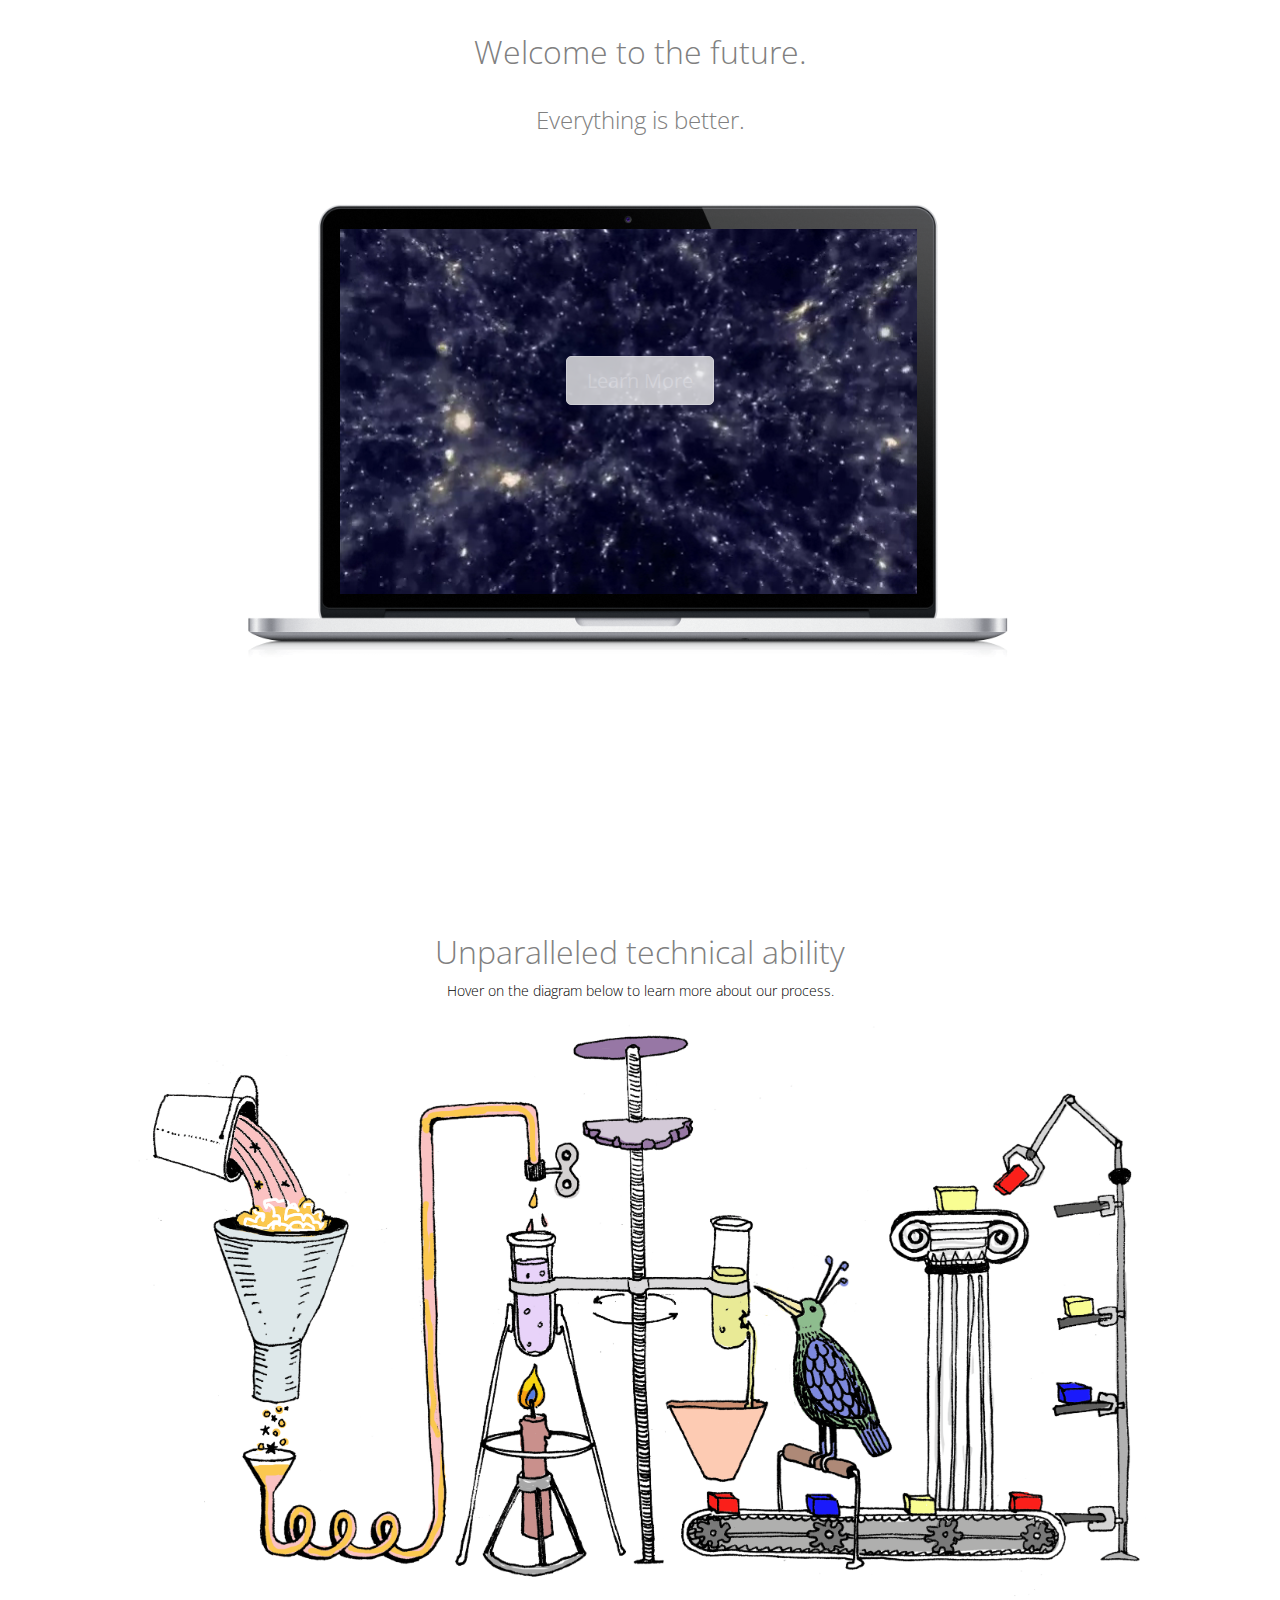
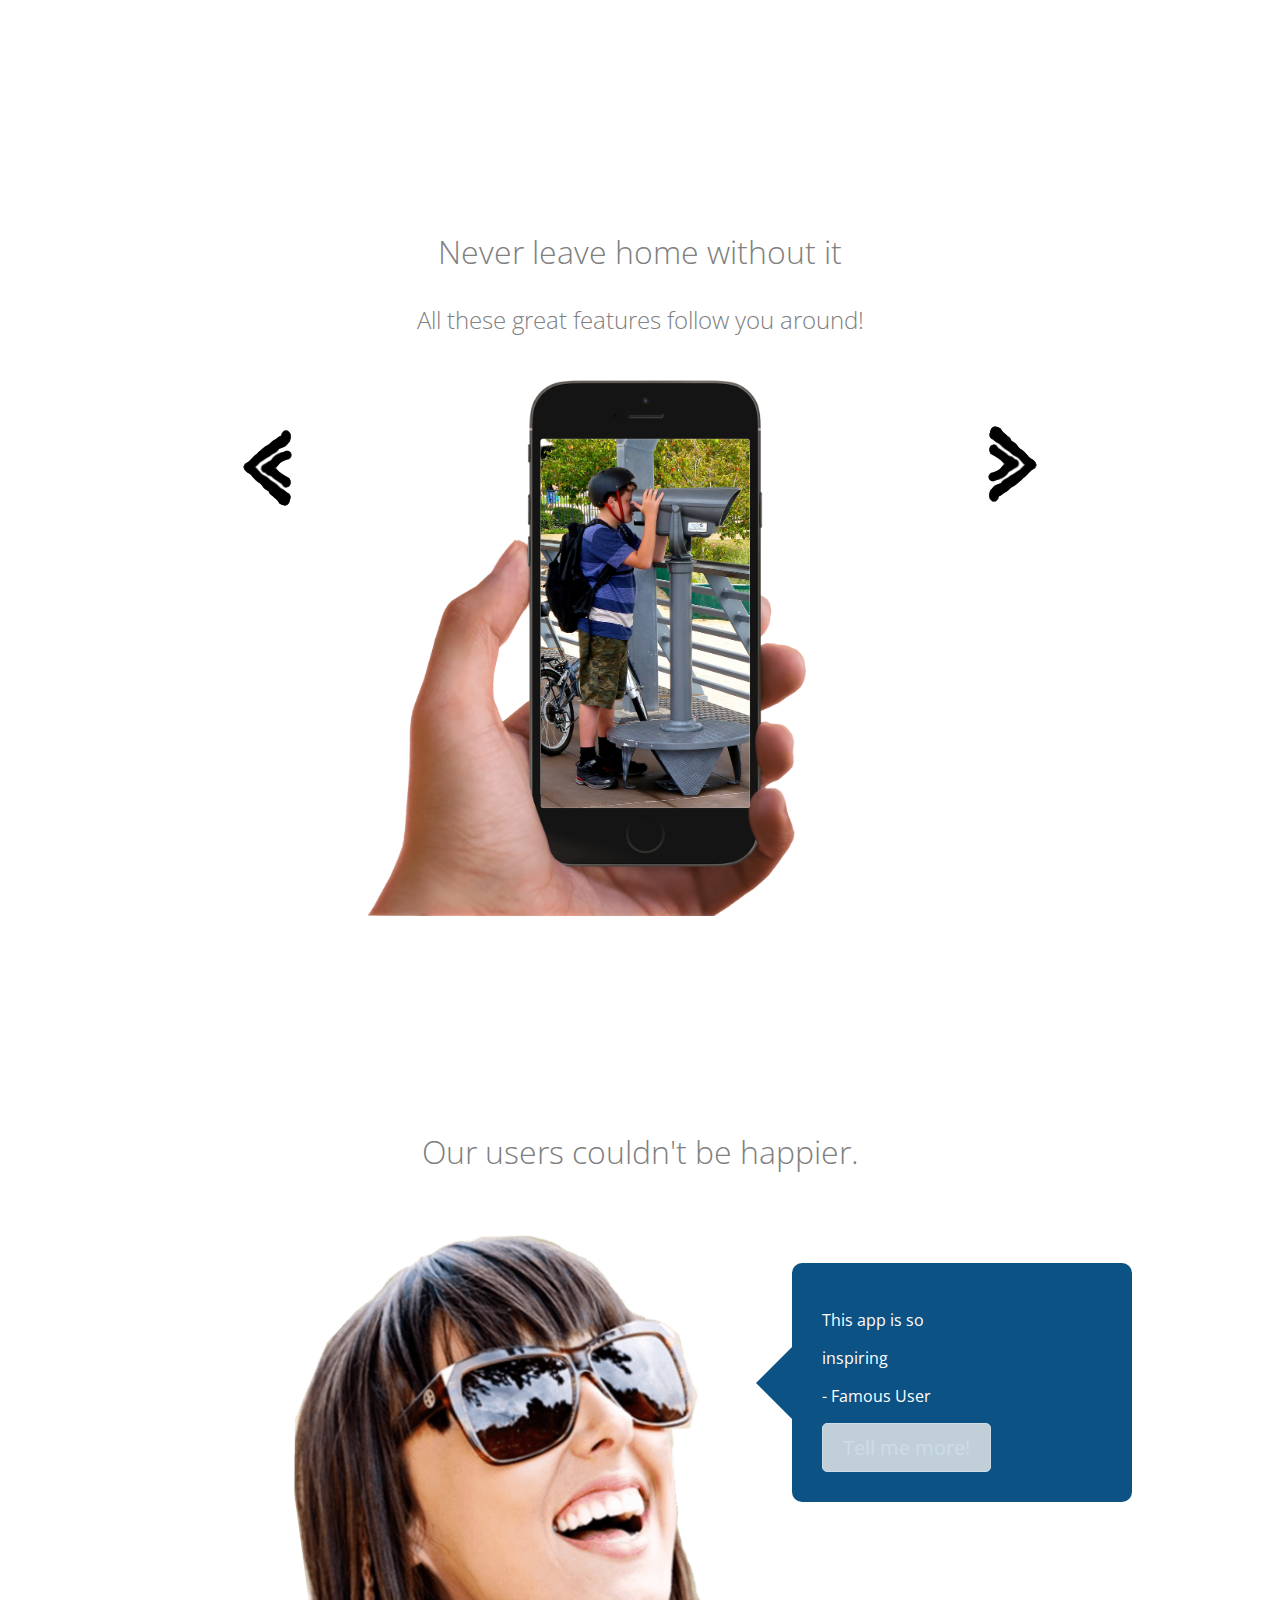
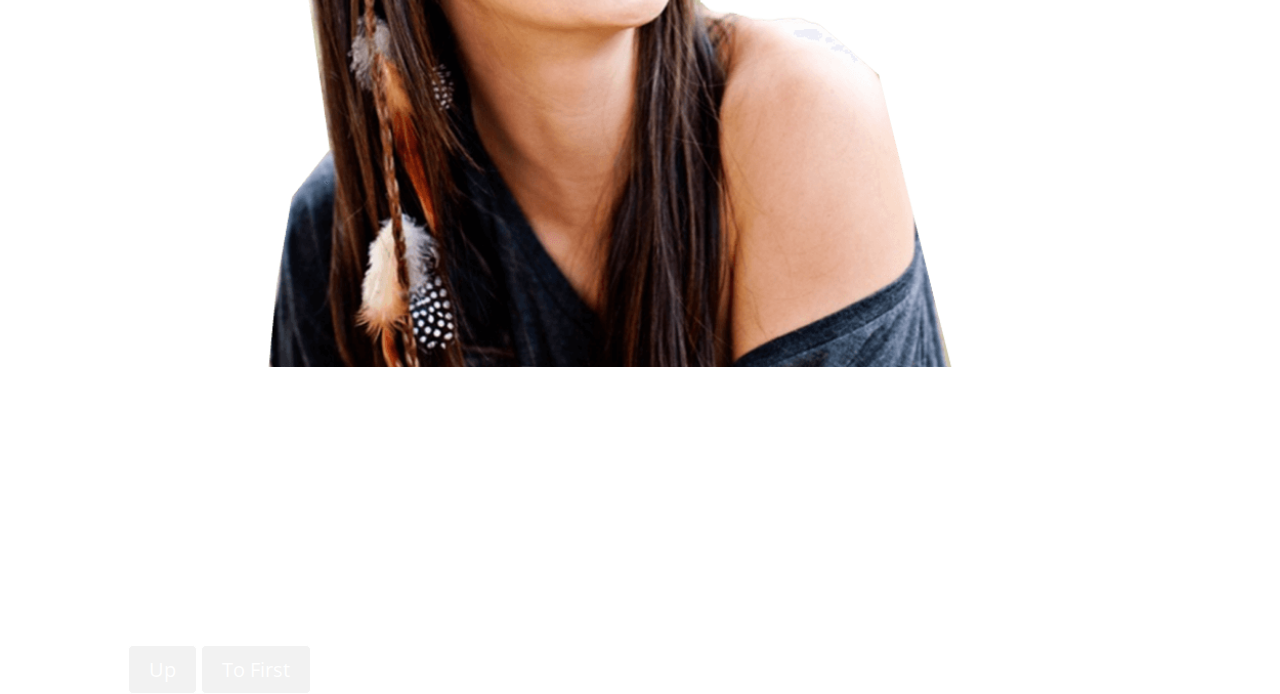
==== index.html @ 433b778f "tiny edits" ====
<html>
<head>
  <meta charset="utf-8">
  <meta http-equiv="X-UA-Compatible" content="IE=edge,chrome=1">
  <meta name="viewport" content="width=device-width, initial-scale=1">
  <title>App Ad</title>
  <link rel="stylesheet" href="css/styles.css" type="text/css">
  <link href='https://fonts.googleapis.com/css?family=Open+Sans:400,300,300italic,400italic,600,600italic,700,700italic,800,800italic' rel='stylesheet' type='text/css'>
  <script src="http://ajax.googleapis.com/ajax/libs/jquery/2.1.4/jquery.min.js"></script>
  <script src="js/jquery.betterScroll.js" type="text/javascript"></script>
  <script src="js/jquery.betterScroll.js" type="text/javascript"></script>
  <script type="text/javascript">
  $(document).ready(function () {
    $('#demo').betterScroll();
  });
  </script>
  </head>
  <body>
    <div id="demo" class="page">
        <div class="page-section demo-page-1">
            <div class="page-frame">
                <div class="video-wrapper">
                      <h1>Welcome to the future.</h1>
                      <h2>Everything is better.<h2>
                      <div class = "over">
                          <button type="button" class="js-slide-down">Learn More</button>
                     </div>
                     <div class="video">
                        <video autoplay loop muted>
                        <source src="images/space.webm" type="video/webm">
                        <source src="images/space.mp4" type="video/mp4">
                        </video>
                    </div>
                </div> 
            </div>
        </div>

        <div class="page-section demo-page-2">
            <div class="page-frame">
                <h1 class="other">Unparalleled technical ability</h1>
                <h3>Hover on the diagram below to learn more about our process.</h3>
                <div class="machine">
                  <div class="img_wrap">
                      <div class="caption">
                        <h5>Pour your hopes and dreams into the app.</h5>
                      </div>
                      <img class="stop" src="images/testbucket.png" alt="">
                      <img class="move" src="images/testbucket.gif" alt="">
                  </div>
                  <div class="img_wrap" id="dot">
                      <div class="caption" div id="dot-caption">
                        <h5>Witness an <br>incredible <br>transformation.</h5>
                      </div>
                      <img class="stop dots" src="images/dots.png" alt="">
                      <img class="move dots" src="images/dots.gif" alt="">
                  </div>
                  <div class="img_wrap" id="smoke">
                      <div class="caption" div id="smoke-caption">
                        <h5>Heat it up!</h5>
                      </div>
                      <img class="move smoke" src="images/smoke.gif" alt="">
                  </div>
                  <div class="img_wrap" id="bird">
                      <div class="caption" div id="bird-caption">
                        <h5>Ask a bird<br>for help.</h5>
                      </div>
                      <img class="stop bird" src="images/bird.png" alt="">
                      <img class="move bird" src="images/bird.gif" alt="">
                  </div>
                  <div class="img_wrap" id="rays">
                      <div class="caption" div id="rays-caption">
                        <h5>Celebrate all that you've accomplished.</h5>
                      </div>
                      <img class="move rays" src="images/rays.gif" alt="">
                  </div>
                </div>
            </div>
        </div>
        <div class="page-section demo-page-3">
            <div class="page-frame">
                <h1>Never leave home without it</h1>
                <h2> All these great features follow you around!</h2>
                <div="phone-container">
                    <div class="phone">
                        <img src="images/hand.png">
                    </div>
                    <div id="holder">
                        <img src="images/hand1.png" id="slideshow" />
                    </div>
                    <div class="arrows">
                        <img src="images/leftarrow.png" id="left-a" />
                        <img src="images/rightarrow.png" id="right-a" />
                    </div>
                </div>
            </div="phone-container">
        </div>
        <div class="page-section demo-page-4">
            <div class="page-frame">
               <h1>Our users couldn't be happier.</h1>
               <div class="girl">
                 <div class="quote">
                    <div class="arrow_box">
                     <p>This app is so <p id="random-word">!</p>- Famous User</p>
                     <button id="word">Tell me more!</button>
                    </div>
                  </div>
               </div>
              <button type="button" class="js-slide-up" >Up</button>
              <button type="button" class="js-slide-first" >To First</button>
        </div>
    </div>

<script src="js/jquery-2.1.4.js" script type="text/javascript"></script>
<script src="js/index.js"></script>

</body>
</html>
---- css/styles.css ----
*{font-family: 'Open Sans', sans-serif;}

body {
	background: #fff;
	margin: 0;
	min-width: 320px;
}

h1,
h2,
h3 {
	margin: 0 auto;
	font-family:'Open Sans', sans-serif;
	text-align: center;
}

button {
	border: 1px solid #fff;
	border-radius: 5px;
	color: #fff;
	opacity: .8;
	font-size: 20px;
	cursor: pointer;
	padding: 10px 20px;
	z-index: 10;
}
button:hover{
	opacity: 1;
}
.over{
	text-align: center;
	width: 1024px;
	margin-top: 200px;
}

.over button{
	display: inline-block;
	z-index: 100;
	position: relative;
}

.scroll-off {
	overflow: hidden;
}

.scroll-on {
	overflow: auto;
}

.page-frame {
	margin: 0 auto;
	max-width: 1024px;
}




/*My stuff*/
	
h1{
	color: gray;
	width: 100%;
	font-weight: 200;
	text-align: center;
	padding: 30px 0;
}
 h1.other{
 	padding-bottom: 8px;
 }


h2{
	color: gray;
	font-weight: 200;
	padding-bottom: 20px;
}
h3{
	font-size: 14px;
	font-weight: 200;
}

.video {
	background-image: url("../images/comp.png");
	background-size: cover;
	position: absolute;
	height: 600px;
	background-repeat: no-repeat;
	margin: 0 auto;
	width: 1000px;
	margin-top: -285;
}
/*.video {
	top:0%;
	left:0%;
	height:100%;
	width:100%;
	overflow: hidden;
}*/
video {
	z-index:-1;
	width: 577px;
	max-height: 900px;
	background: black;
	text-align: center;
	margin: 0 auto;
	display: block;
	margin-top: 109px;
}
video.fillWidth {
	width: 100%;
	height: auto;
	max-height: 900px;
}
.machine{
	text-align: center;
	background-image: url("../images/machinetest2.png");
	background-repeat: no-repeat;
	background-size: contain;
	width: 100%;
	height: 630px;
	margin-top: 20px;
}


.img_wrap{
	text-align: left;
	height: 275px;
	overflow: hidden;
	width: 340px;
	display: block;
	position: absolute;
}
.img_wrap#dot{
	margin-top: 275px;
}
.img_wrap:hover{
	cursor: pointer;
}

h5{
	font-size: 12px;
	font-weight: 300;
}

.caption{
	color: white;
    width: 200px;
    padding-left: 50px;
    margin-top: -19px;
}
.caption#dot-caption{
	margin-left: 136px;
    margin-top: 106px;
    display: inline-block;
/*    width: 100px;*/
}
.img_wrap img{
	cursor: pointer;
	height: 225px;
    z-index: 300;
    display: block;
    margin-top: -62px;
    margin-left: 18px;
    margin-bottom: 96px;
}
.img_wrap .dots{
	position: absolute;
    margin-left: 112px;
    margin-top: -105px;

}
.img_wrap#smoke{
	position: absolute;
	margin-left: 328px;
    margin-top: 237px;
    overflow: auto;
}

.caption#smoke-caption{
	margin-top: -23px;
    margin-left: 55px;
}

.move.smoke{
	height: 80px;
    margin-top: 10px;
    opacity: .5;
}

.move.smoke{
	display: none;
}

.stop.dots{
	height: 85px;
}
.move.dots{
	height: 85px;
	display: none;
}

.img_wrap#bird{
	position: absolute;
	margin-left: 558px;
    margin-top: 234px;
}
.caption#bird-caption{
	margin-left: 105px;
    margin-top: 42px;
}
.img_wrap#bird img{
	margin-top: -120px;
}

.stop.bird, .move.bird{
	height: 145px;
}
.move.bird{
	display: none;
}

.img_wrap#rays{
	position: absolute;
	margin-left: 740px;
    margin-top: 62px;
}

.caption#rays-caption{
	margin-top: 23px;
    margin-left: -20px;
}

.move.rays{
	height: 80px;
    margin-top: -15px;
    opacity: .5;
}

.move.rays{
	display: none;
}
.static .move{
	display: none;
}
.static .stop{
	display: inline;
}

.animated .stop{
    display: none;
}
.animated .move{ 
    display: inline;
}
.animated .caption{
	color: black;
}


.phone{
	text-align: center;
}

.phone img{
	height: 560px;

}

#slider{
	width: 100%;
	text-align: center;
	height: 900px;
	margin: 0 auto;
	background: yellow;
}

#slideshow { 
	height: 560px; 
	margin-left: auto;
	margin-right: auto;
	left: 0;
	right: 0;
	margin-top: -80px;
	z-index: 2;
}

#holder { 
	height: 800px; 
	z-index: 0;
	position: absolute;
	margin-left: auto;
	margin-right: auto;
	left: 0;
	right: 0;
	margin-top: -480px;
	text-align: center;
}  

.arrows{
	height: 100px;
	z-index: 200;
	text-align: center;
	display: inline-block;
	margin-top: -500px;
	width: 100%;
	cursor: pointer;
	position: relative;
}
#left-a{
	margin-right: 620px;
}

.arrow_box {
	position: relative;
	background: #0D5285;
	border-radius: 10px;
	padding: 30px;
	width: 280px;
	color: white;
}
.quote{
	padding: 20px;
	float: right;
	margin-top: 40px;

}
.arrow_box:after, .arrow_box:before {
	right: 100%;
	top: 50%;
	border: solid transparent;
	content: " ";
	height: 0;
	width: 0;
	position: absolute;
	pointer-events: none;
}

.arrow_box:after {
	border-right-color: #0D5285;
	border-width: 30px;
	margin-top: -30px;
}
.arrow_box:before {
	border-right-color: #0D5285;
	border-width: 36px;
	margin-top: -36px;
}
.button #word{
	color: #5E3E58;
	border: none;
}

.girl{
	background-image: url("../images/girl.png");
	height: 100%;
	background-repeat: no-repeat;
	background-size: contain;
}
.boy{
	background-image: url("../images/boy.png");
}
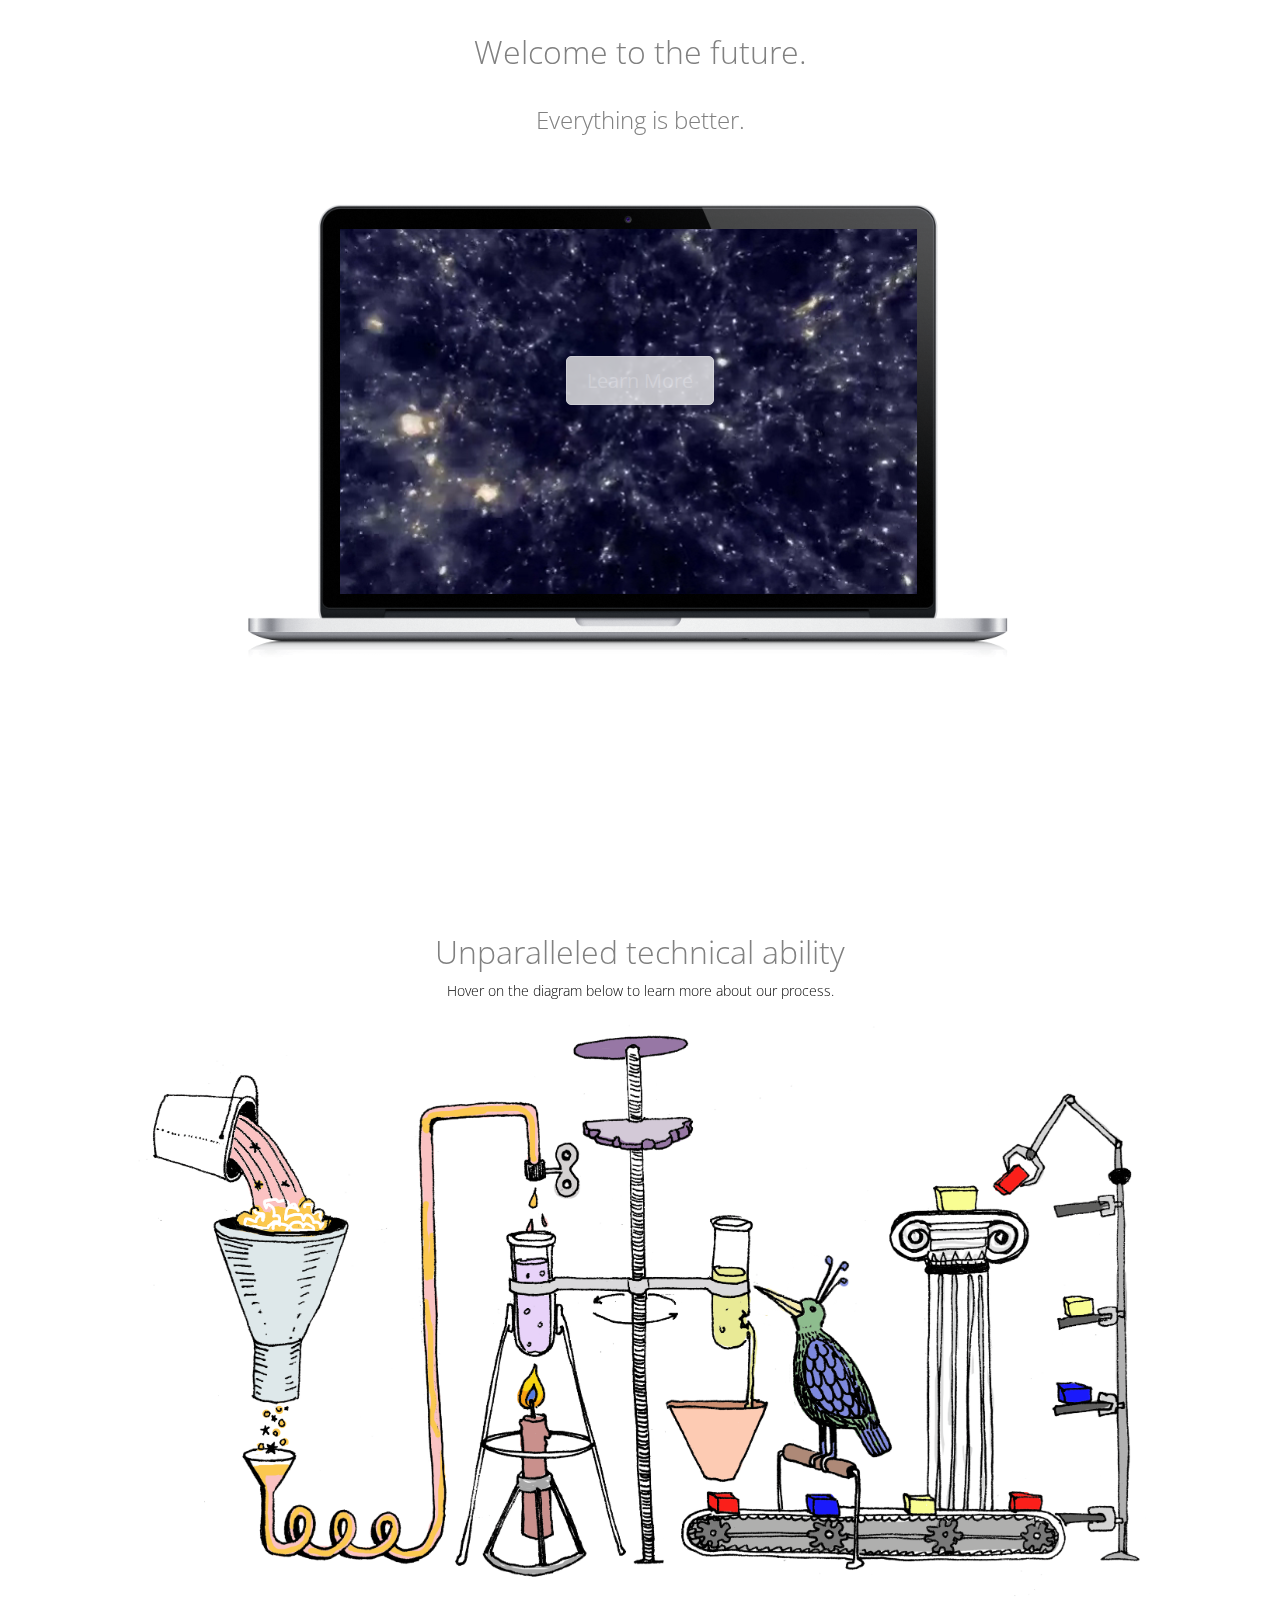
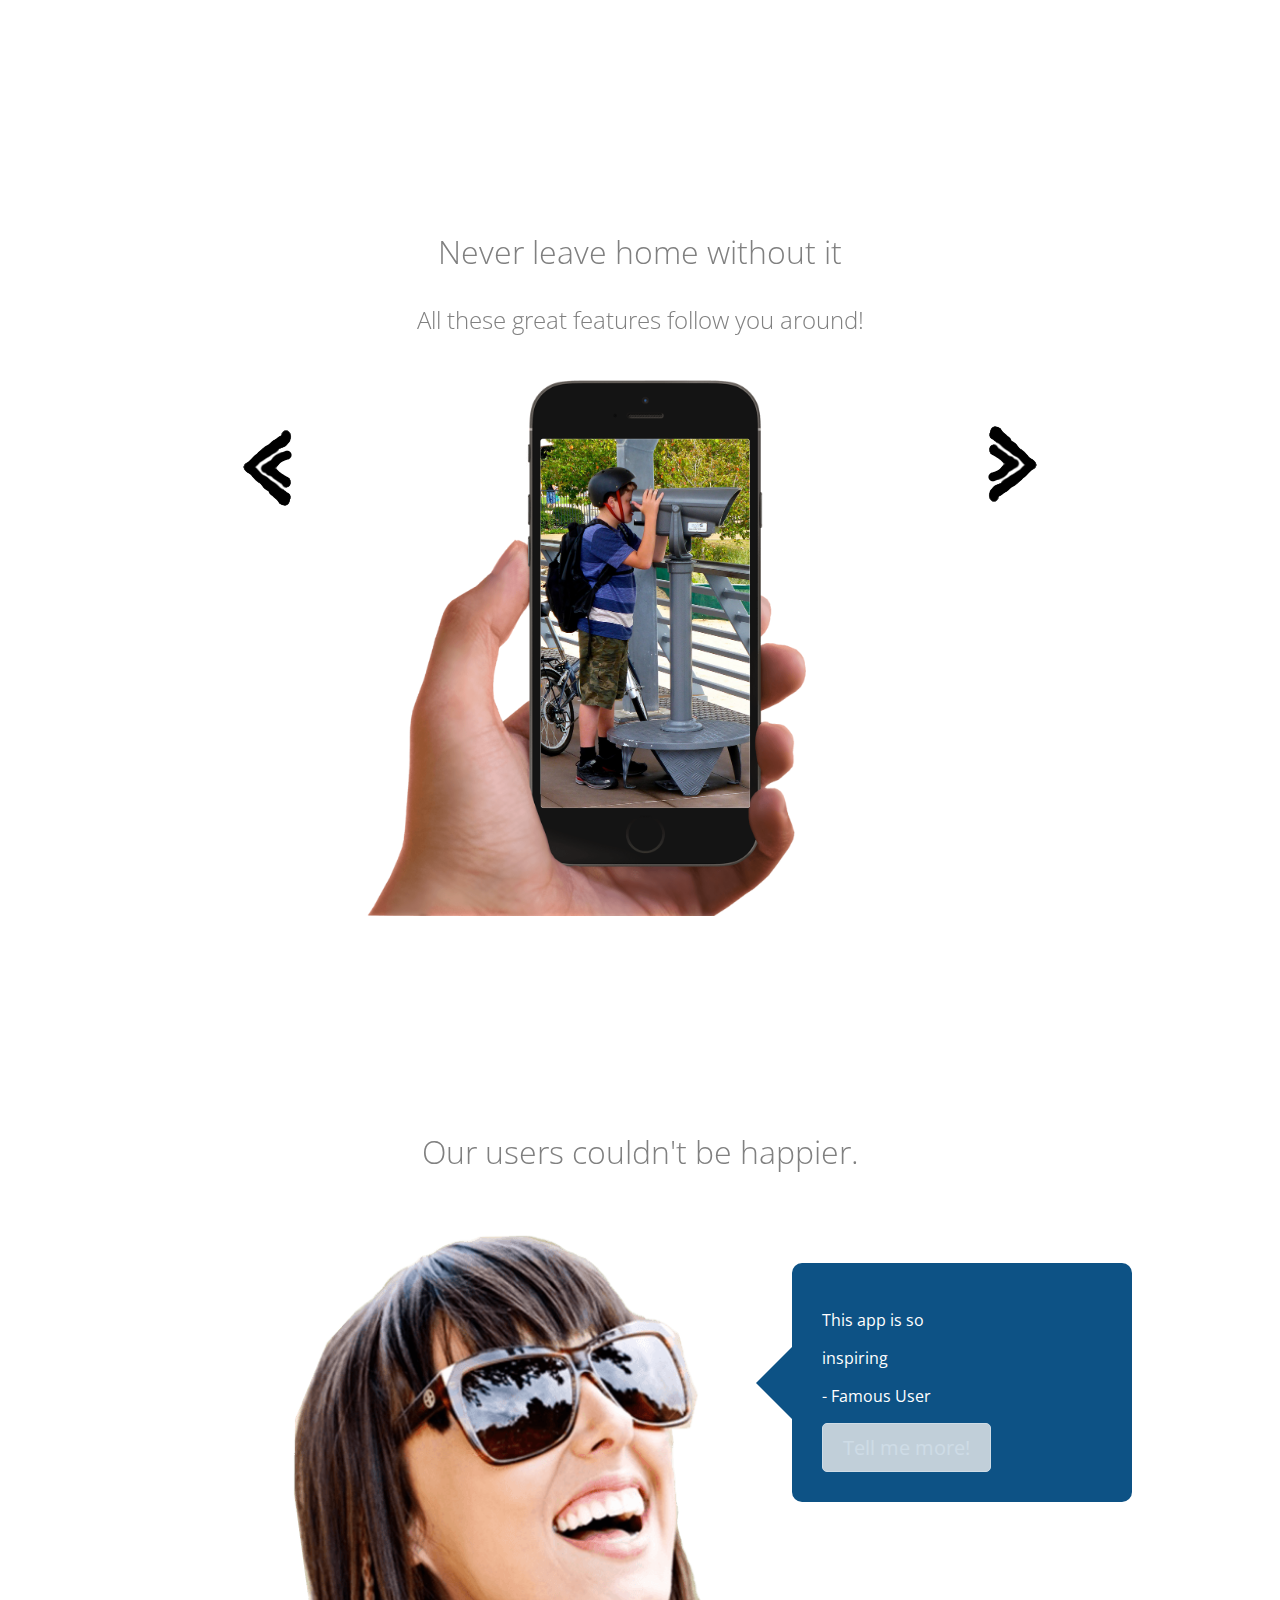
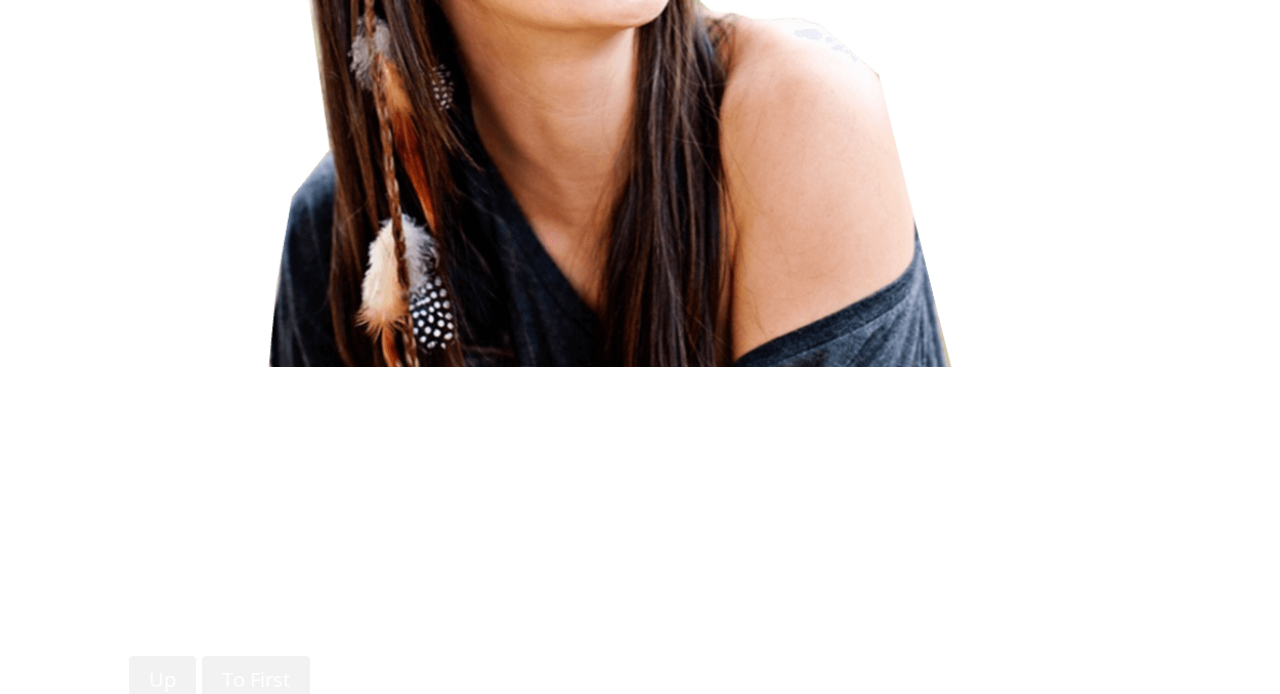
==== commit dcbc4325: "test" ====
--- a/index.html
+++ b/index.html
@@ -100,7 +100,7 @@
                <div class="girl">
                  <div class="quote">
                     <div class="arrow_box">
-                     <p>This app is so <p id="random-word">!</p>- Famous User</p>
+                     <p>This app is so <p id="random-word" + !>!</p>- Famous User</p>
                      <button id="word">Tell me more!</button>
                     </div>
                   </div>
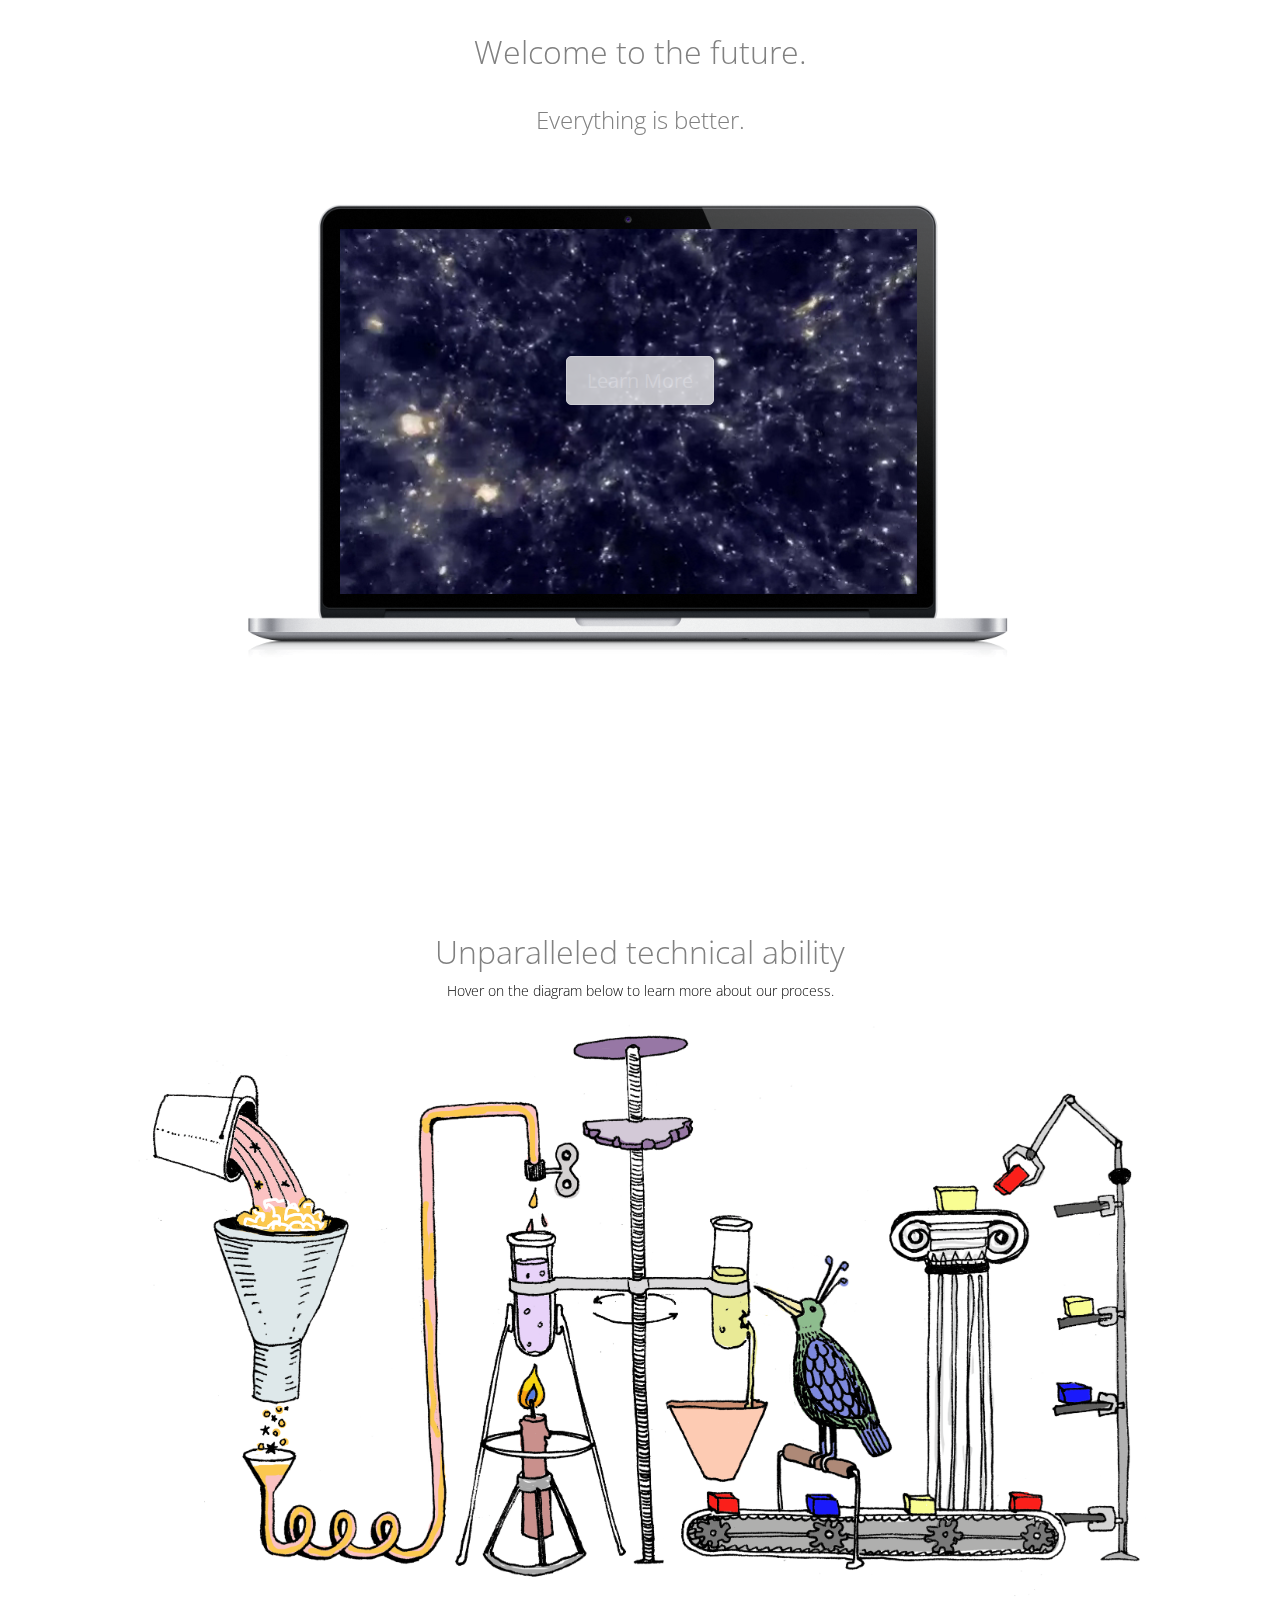
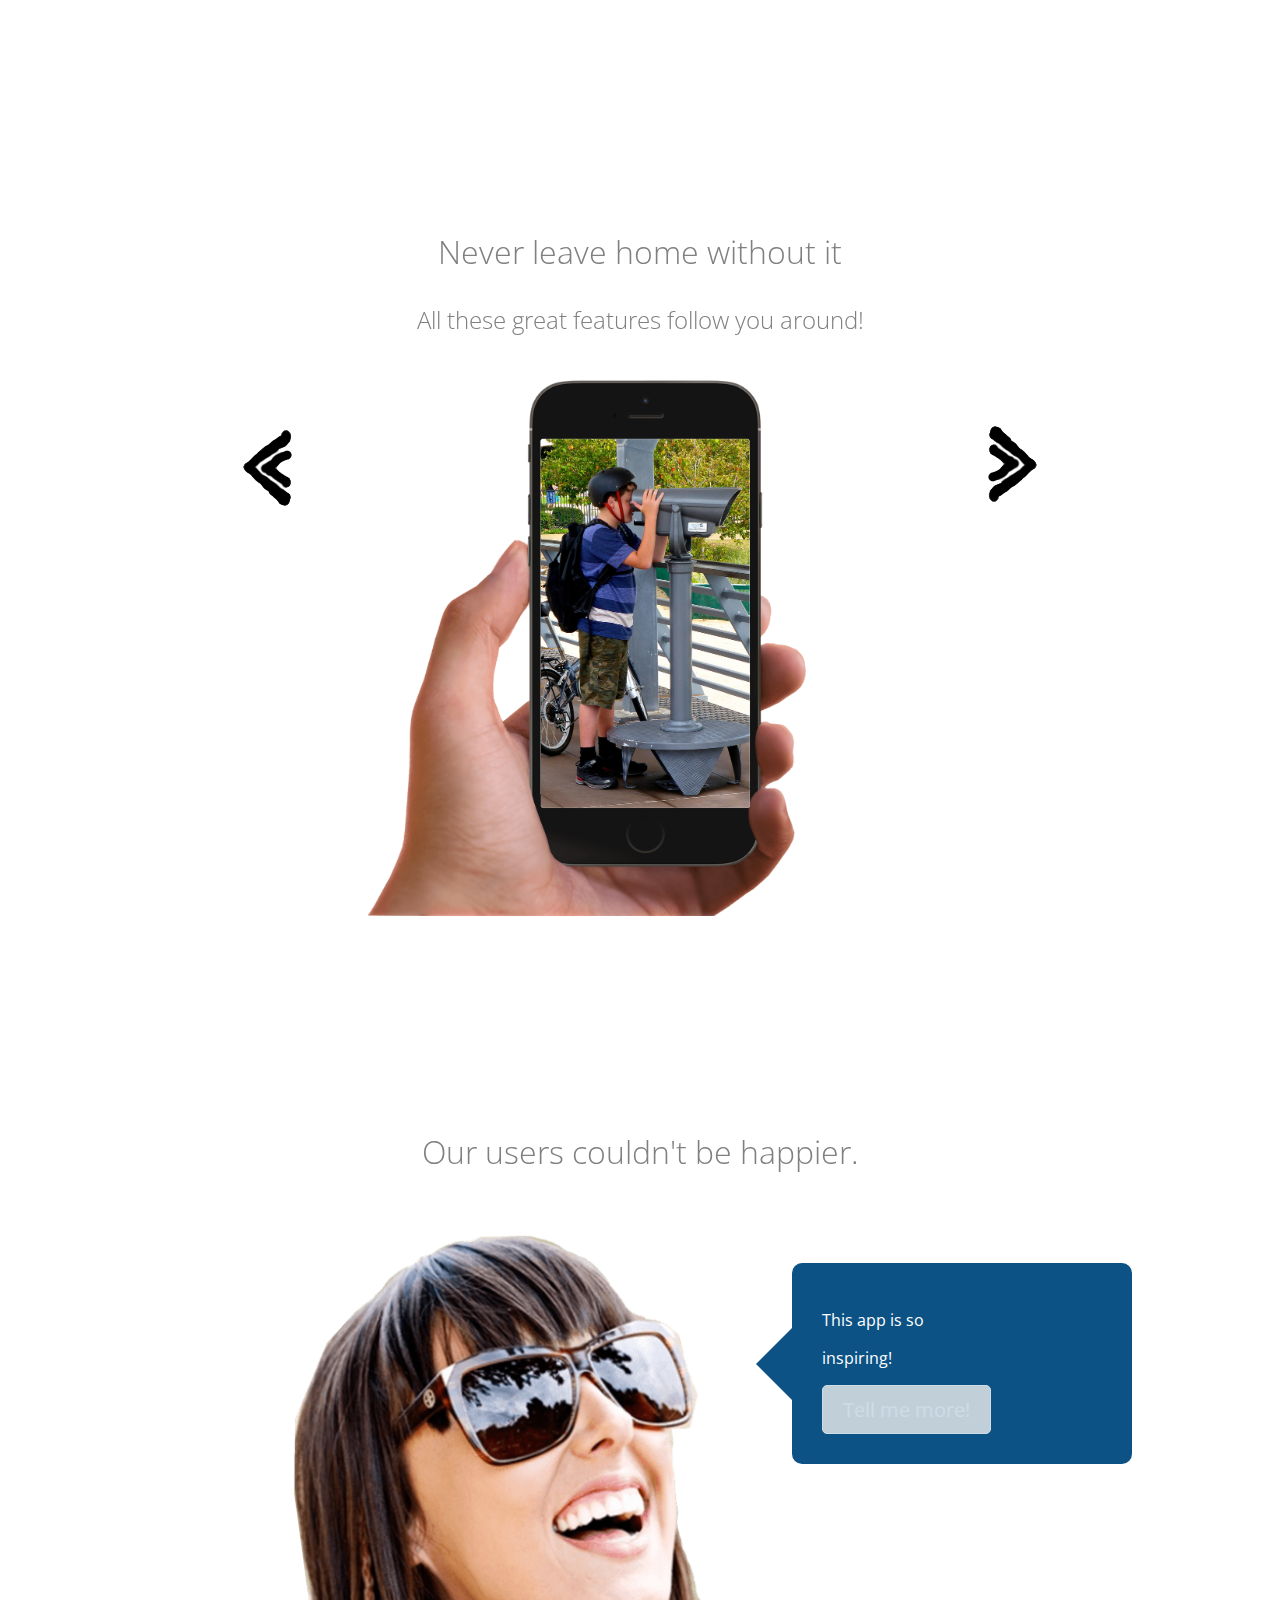
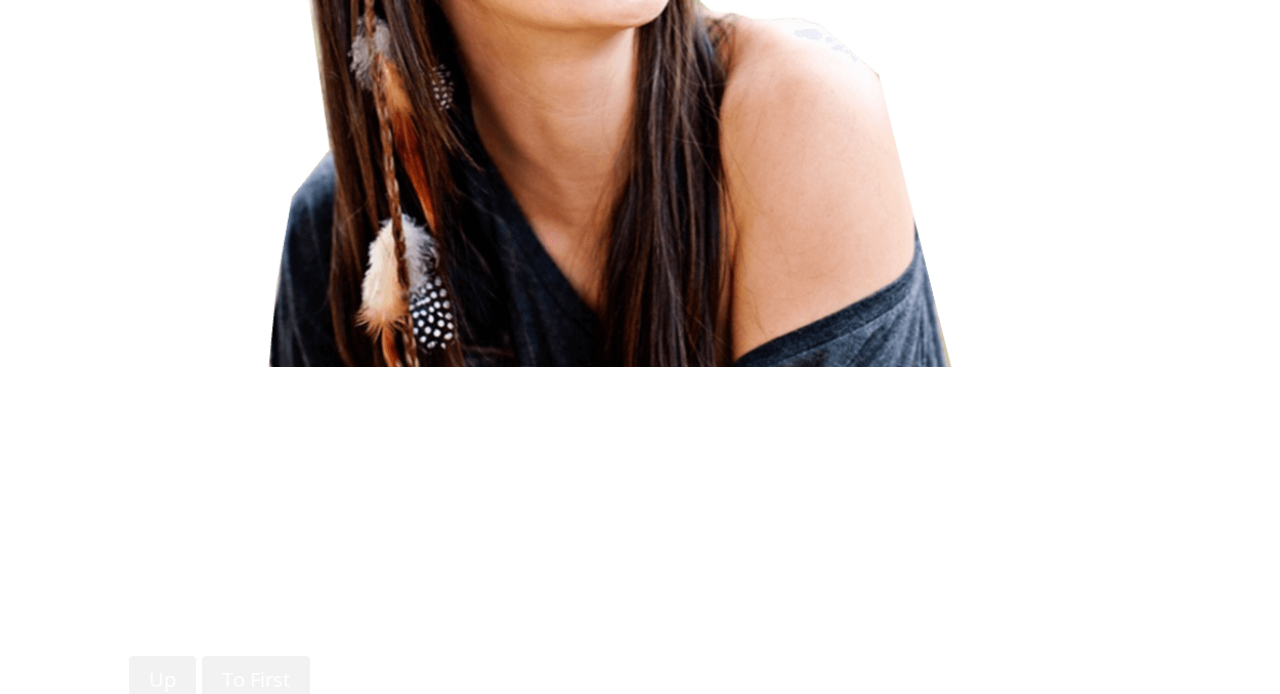
==== commit e7bb2f11: "test" ====
--- a/index.html
+++ b/index.html
@@ -100,7 +100,7 @@
                <div class="girl">
                  <div class="quote">
                     <div class="arrow_box">
-                     <p>This app is so <p id="random-word" + !>!</p>- Famous User</p>
+                     <p>This app is so <p id="random-word" </p>- Famous User</p>
                      <button id="word">Tell me more!</button>
                     </div>
                   </div>
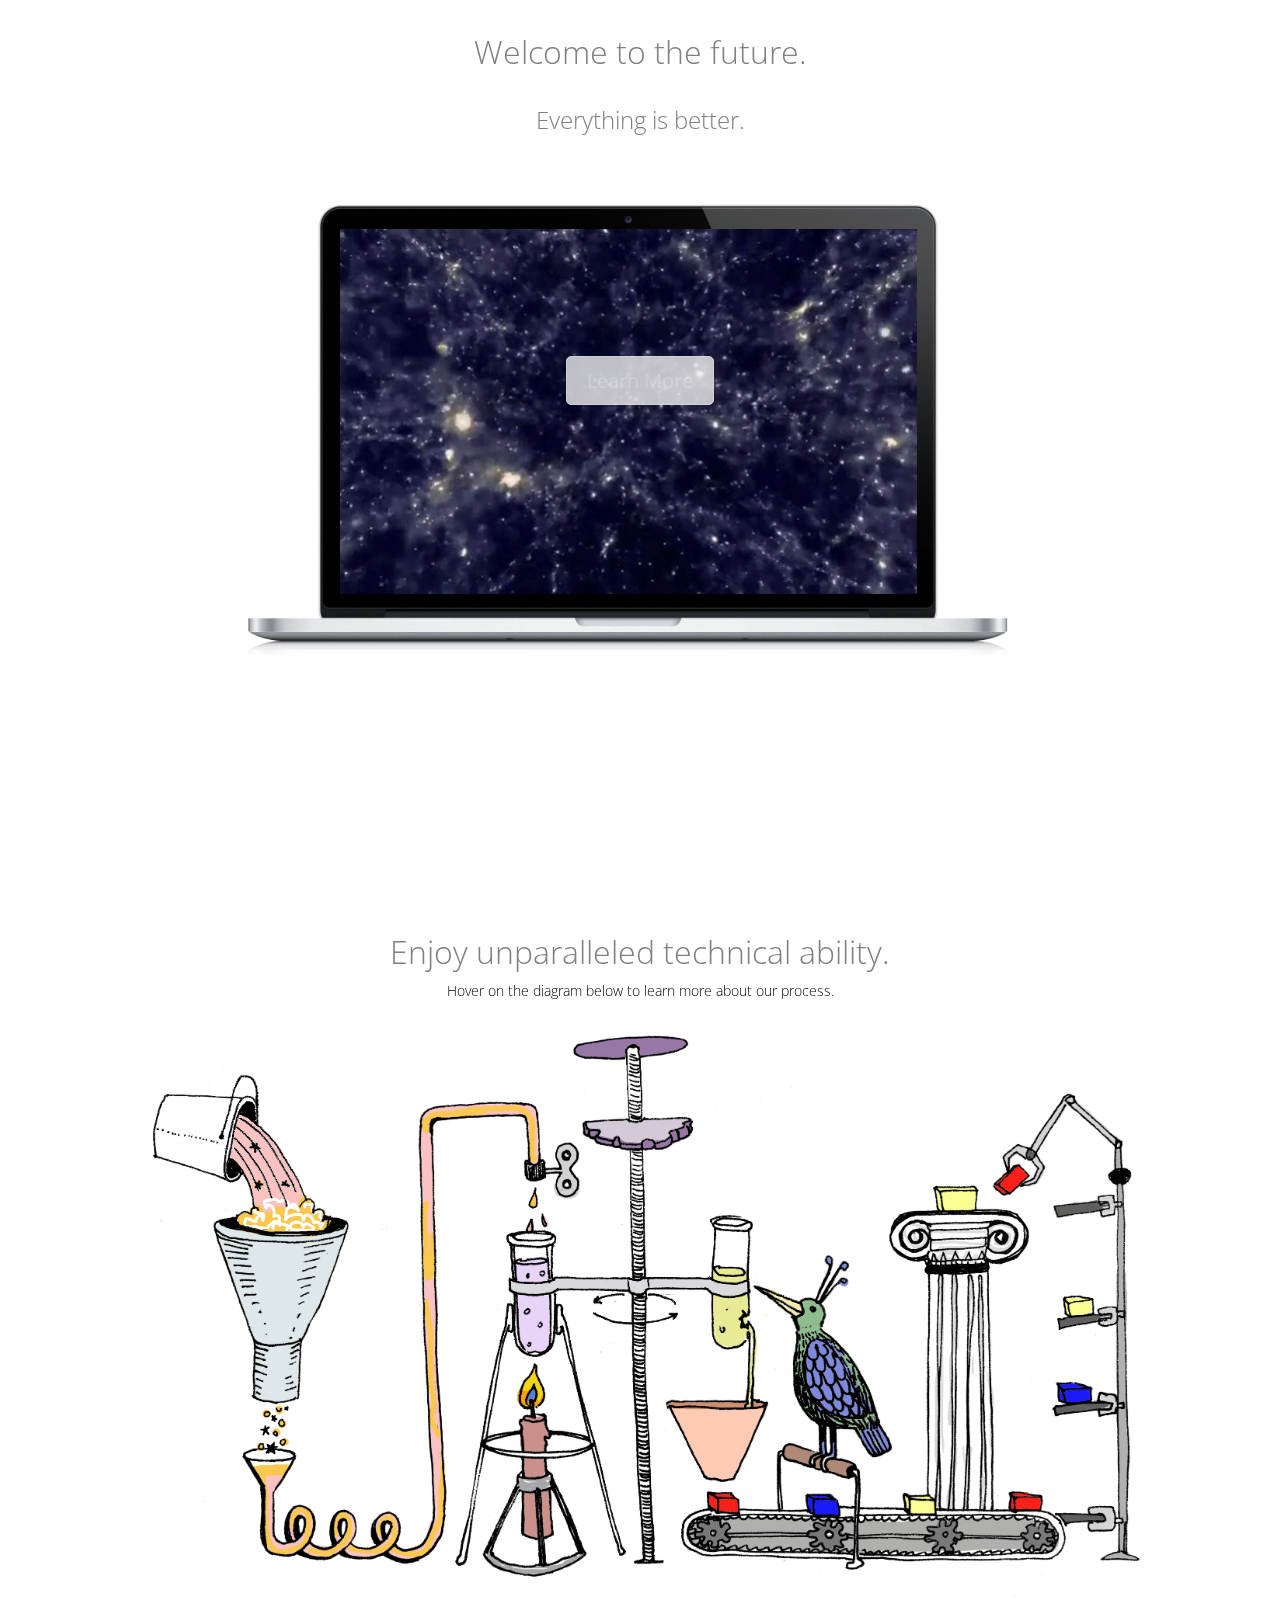
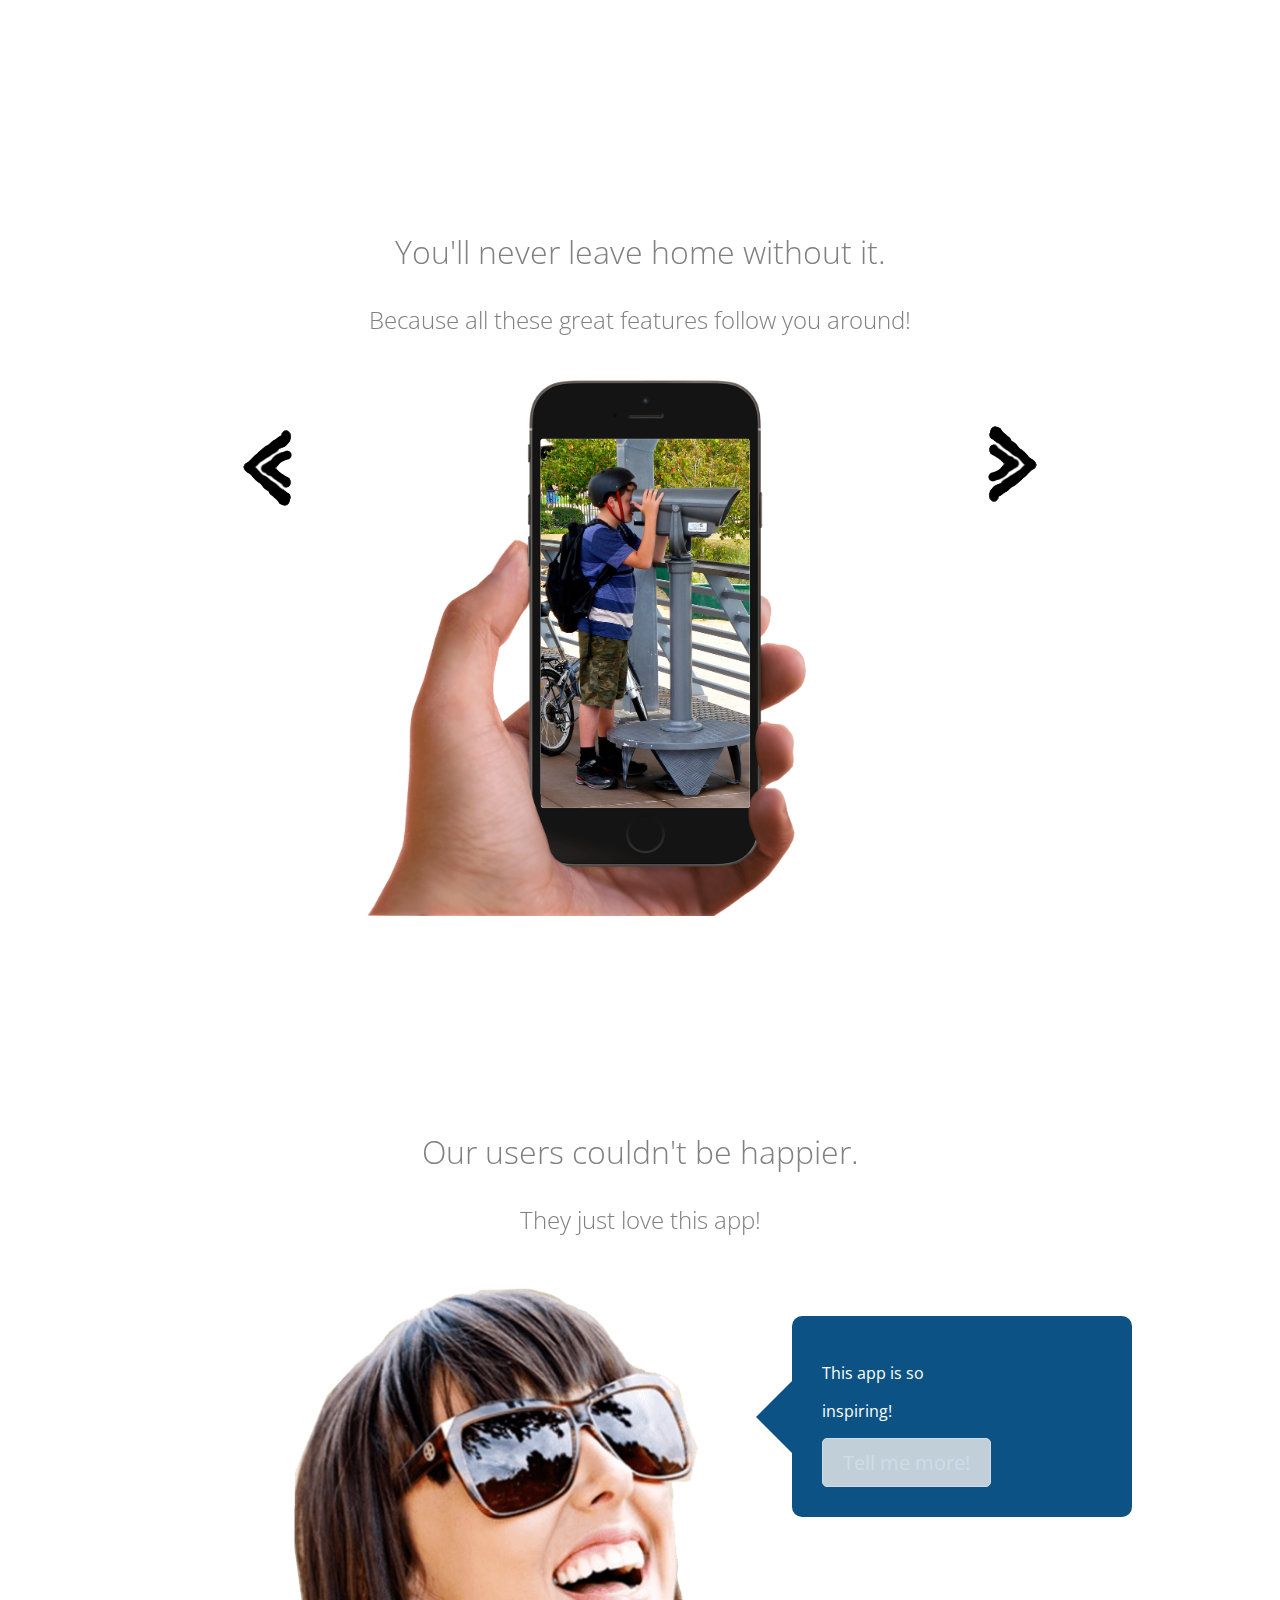
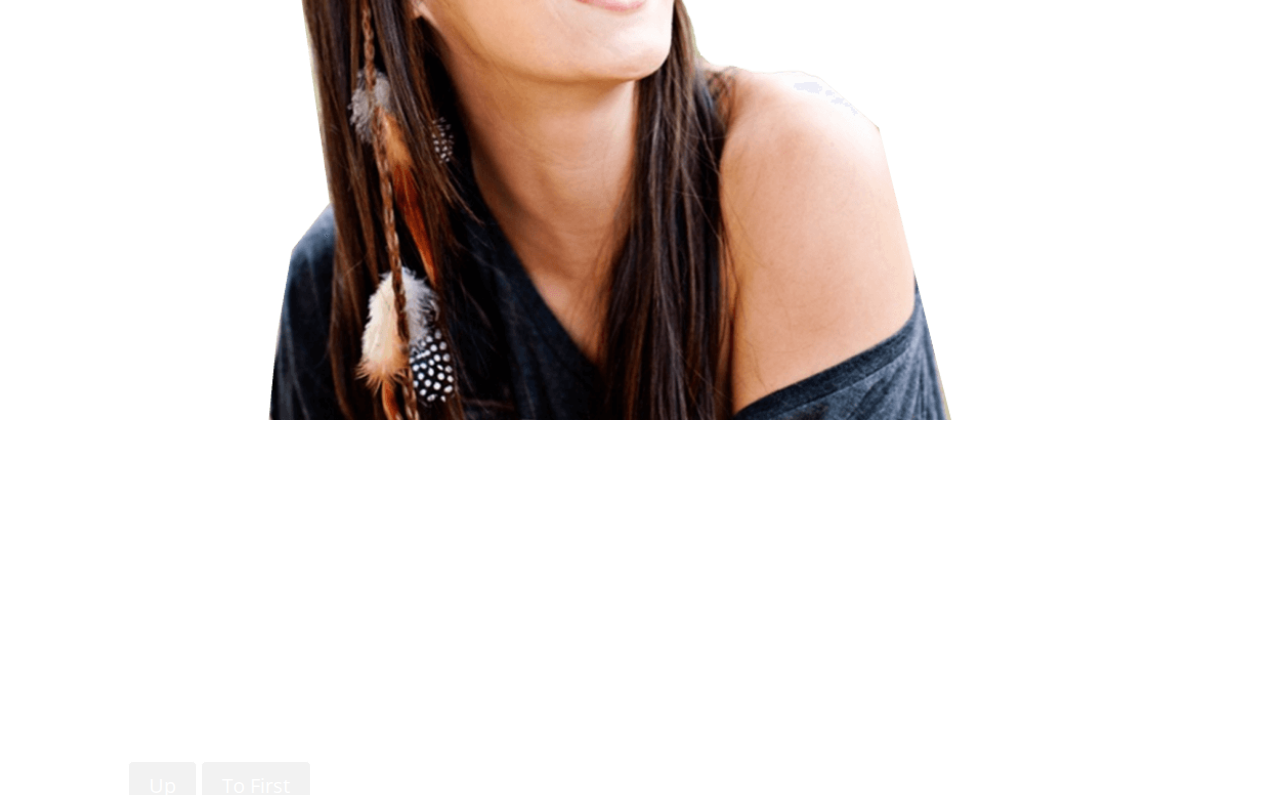
==== commit 5dc39afc: "txt" ====
--- a/index.html
+++ b/index.html
@@ -37,7 +37,7 @@
 
         <div class="page-section demo-page-2">
             <div class="page-frame">
-                <h1 class="other">Unparalleled technical ability</h1>
+                <h1 class="other">Enjoy unparalleled technical ability.</h1>
                 <h3>Hover on the diagram below to learn more about our process.</h3>
                 <div class="machine">
                   <div class="img_wrap">
@@ -78,8 +78,8 @@
         </div>
         <div class="page-section demo-page-3">
             <div class="page-frame">
-                <h1>Never leave home without it</h1>
-                <h2> All these great features follow you around!</h2>
+                <h1>You'll never leave home without it.</h1>
+                <h2> Because all these great features follow you around!</h2>
                 <div="phone-container">
                     <div class="phone">
                         <img src="images/hand.png">
@@ -97,6 +97,7 @@
         <div class="page-section demo-page-4">
             <div class="page-frame">
                <h1>Our users couldn't be happier.</h1>
+               <h2>They just love this app!</h2>
                <div class="girl">
                  <div class="quote">
                     <div class="arrow_box">
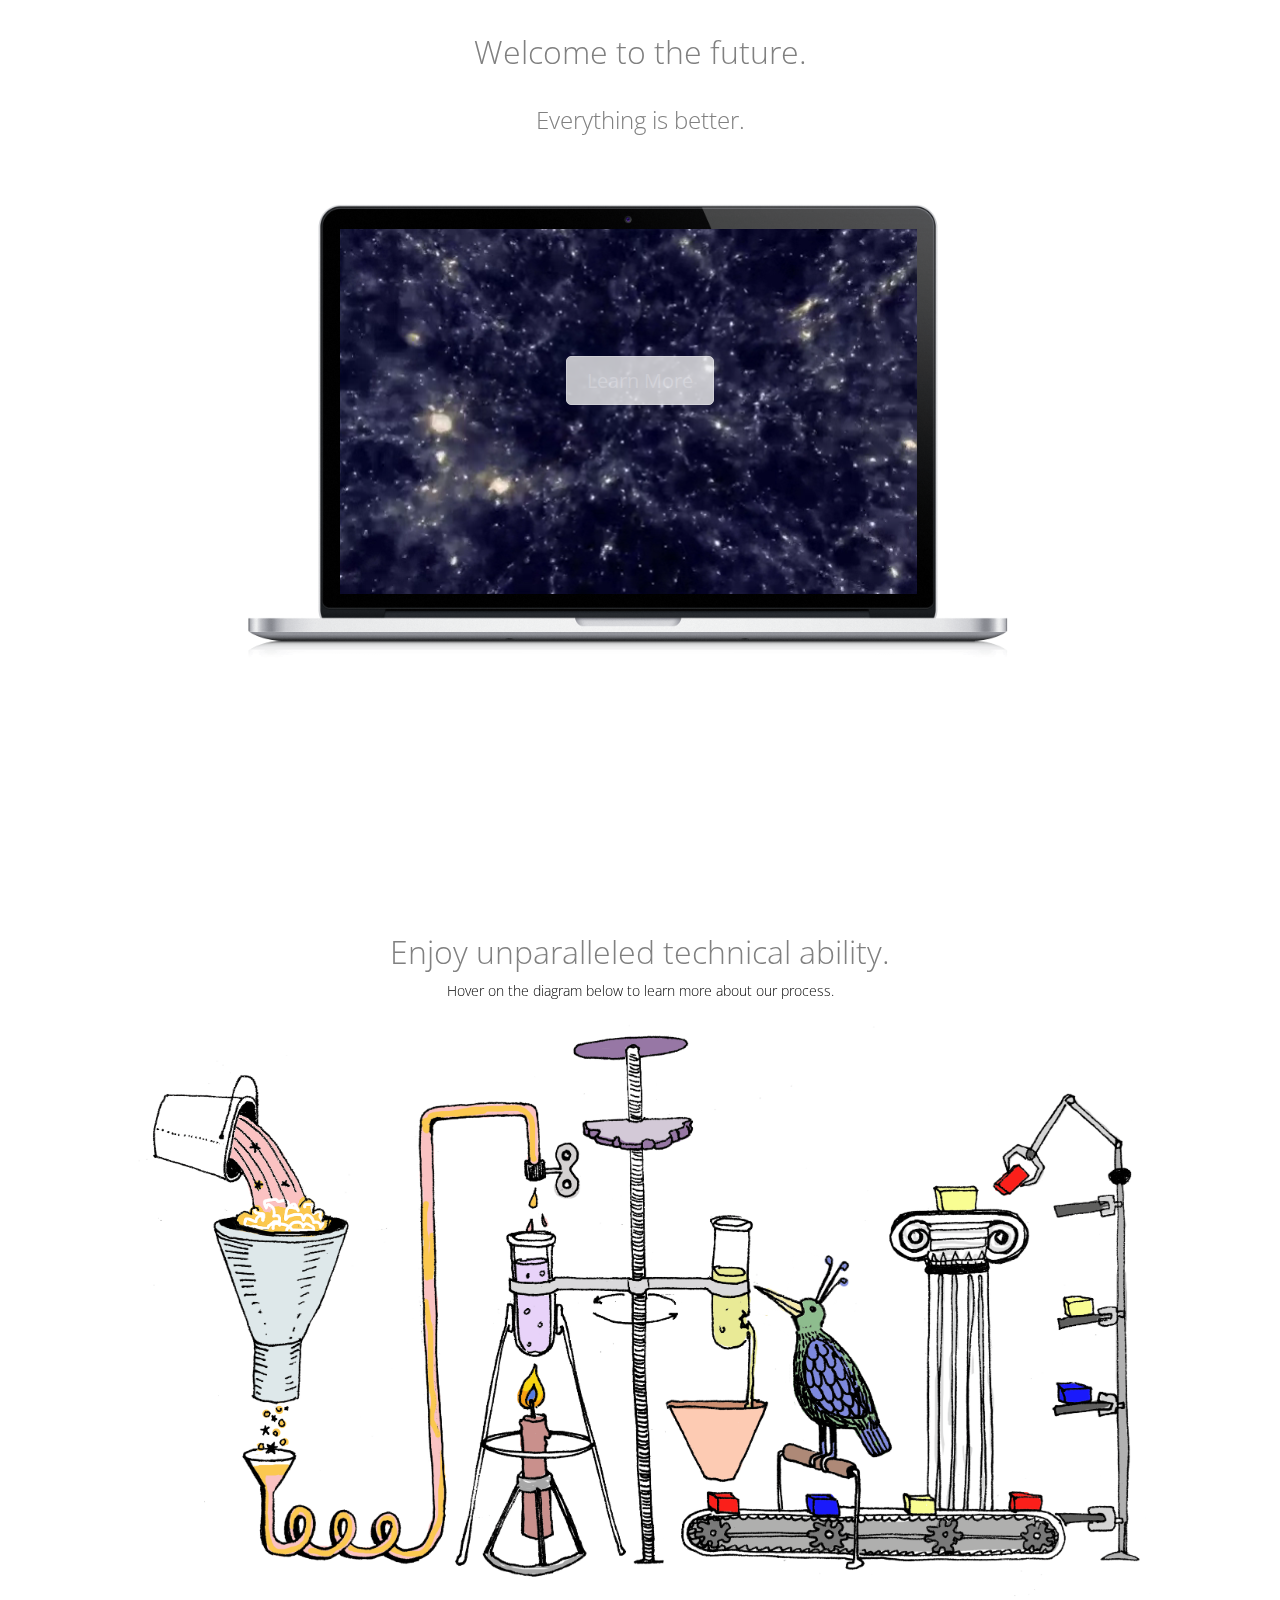
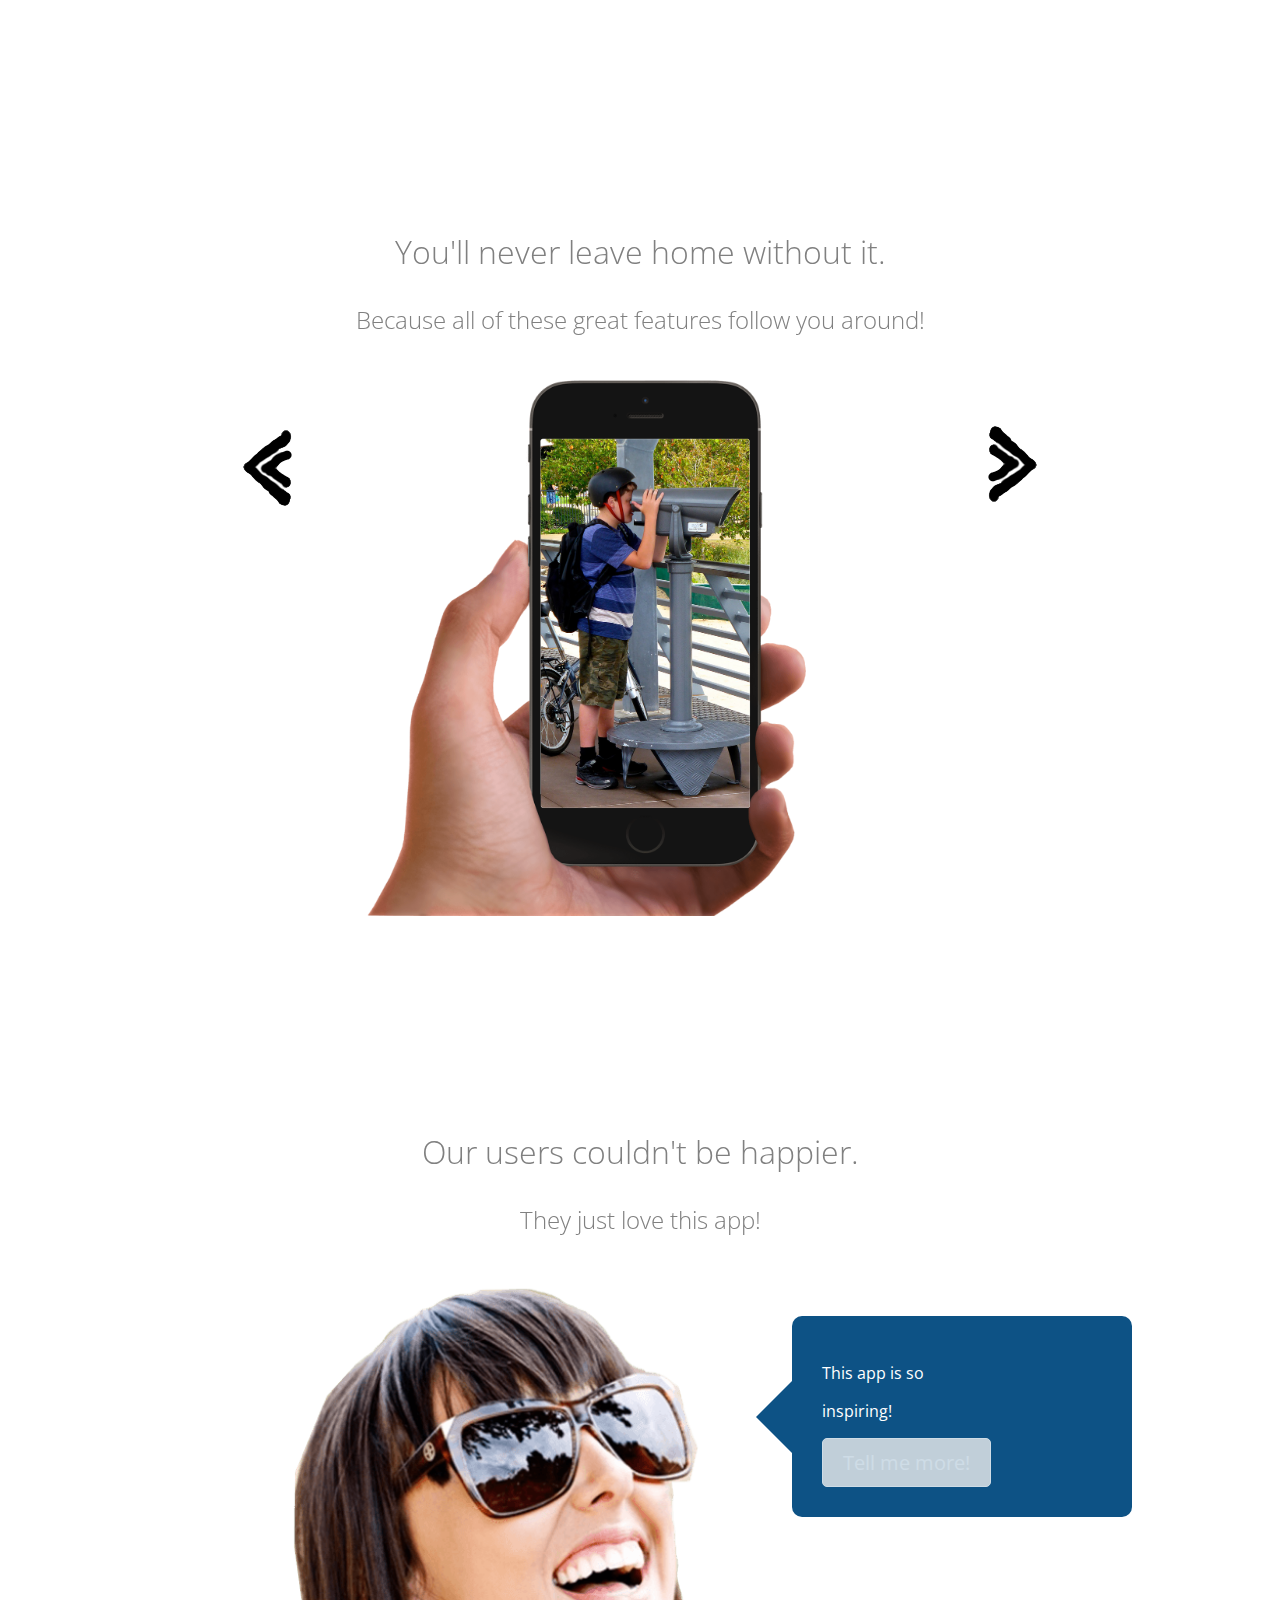
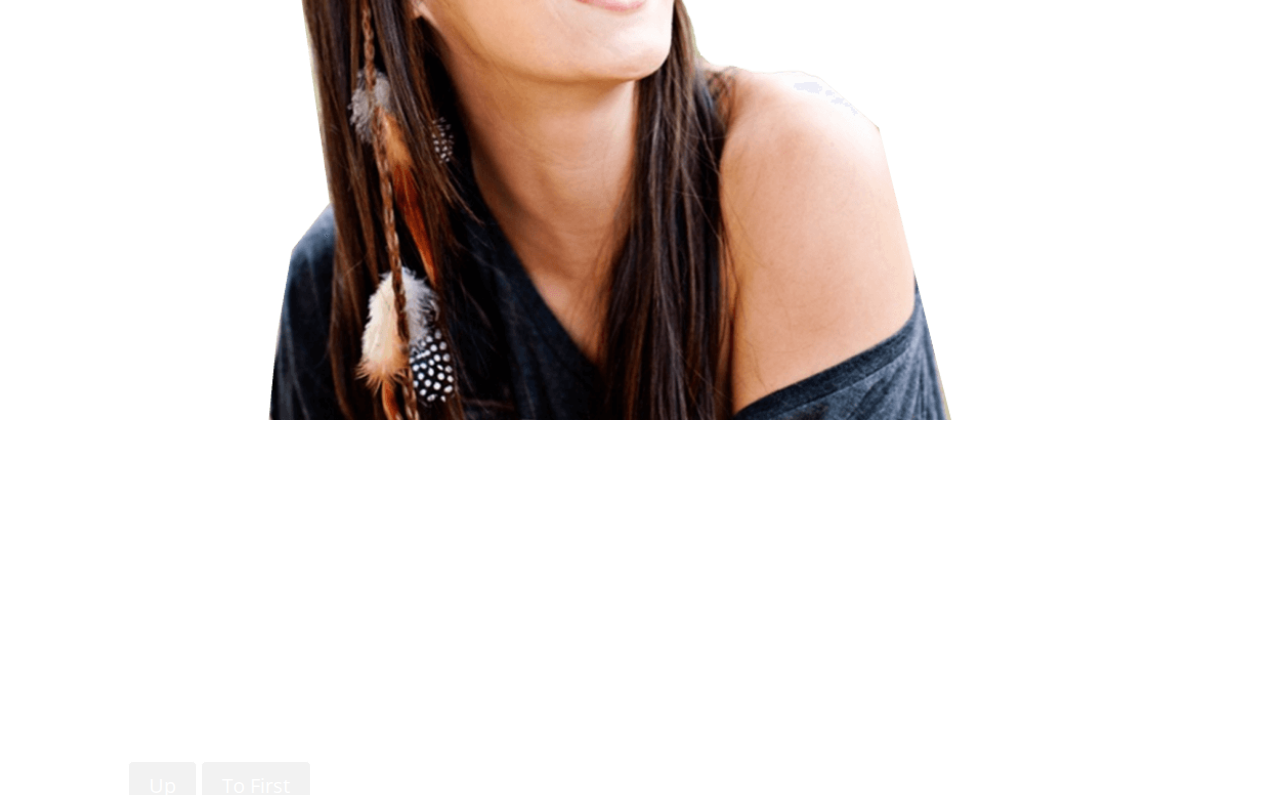
==== commit 4a353555: "ddd" ====
--- a/index.html
+++ b/index.html
@@ -79,7 +79,7 @@
         <div class="page-section demo-page-3">
             <div class="page-frame">
                 <h1>You'll never leave home without it.</h1>
-                <h2> Because all these great features follow you around!</h2>
+                <h2> Because all of these great features follow you around!</h2>
                 <div="phone-container">
                     <div class="phone">
                         <img src="images/hand.png">
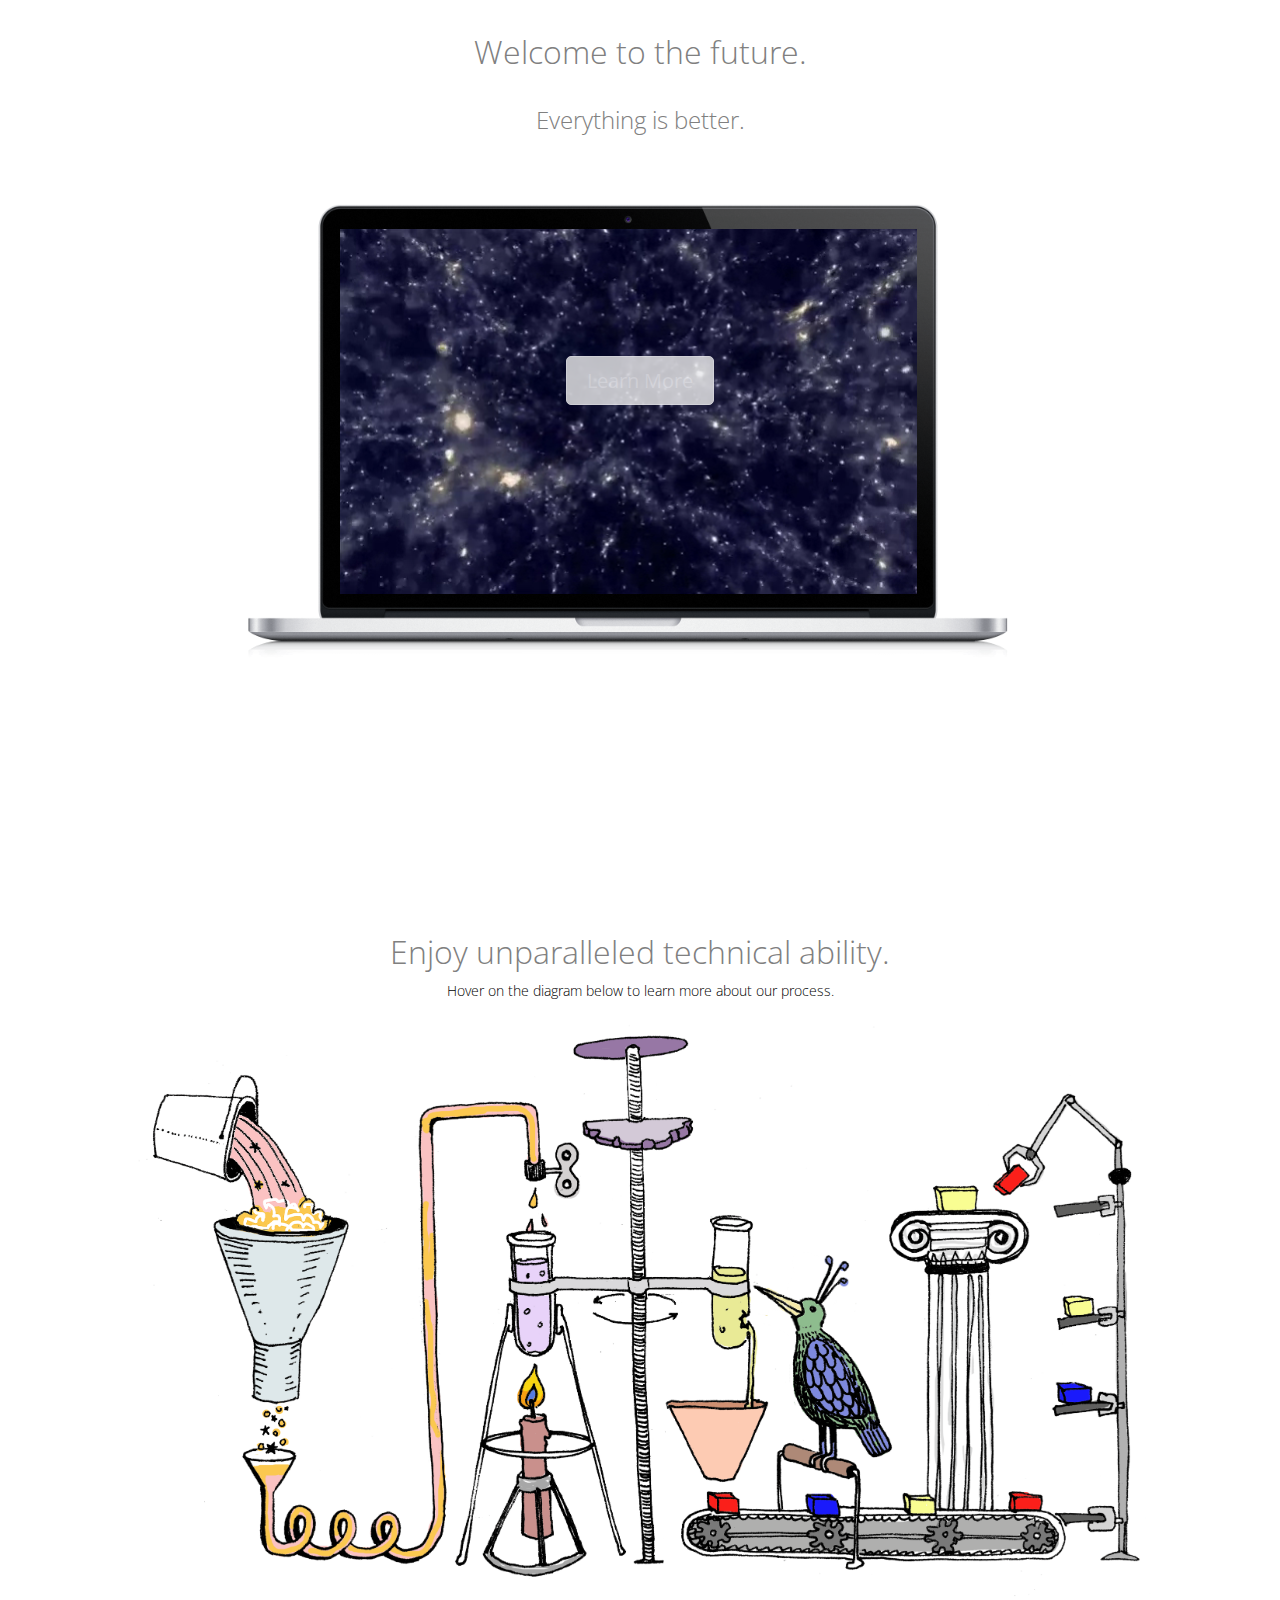
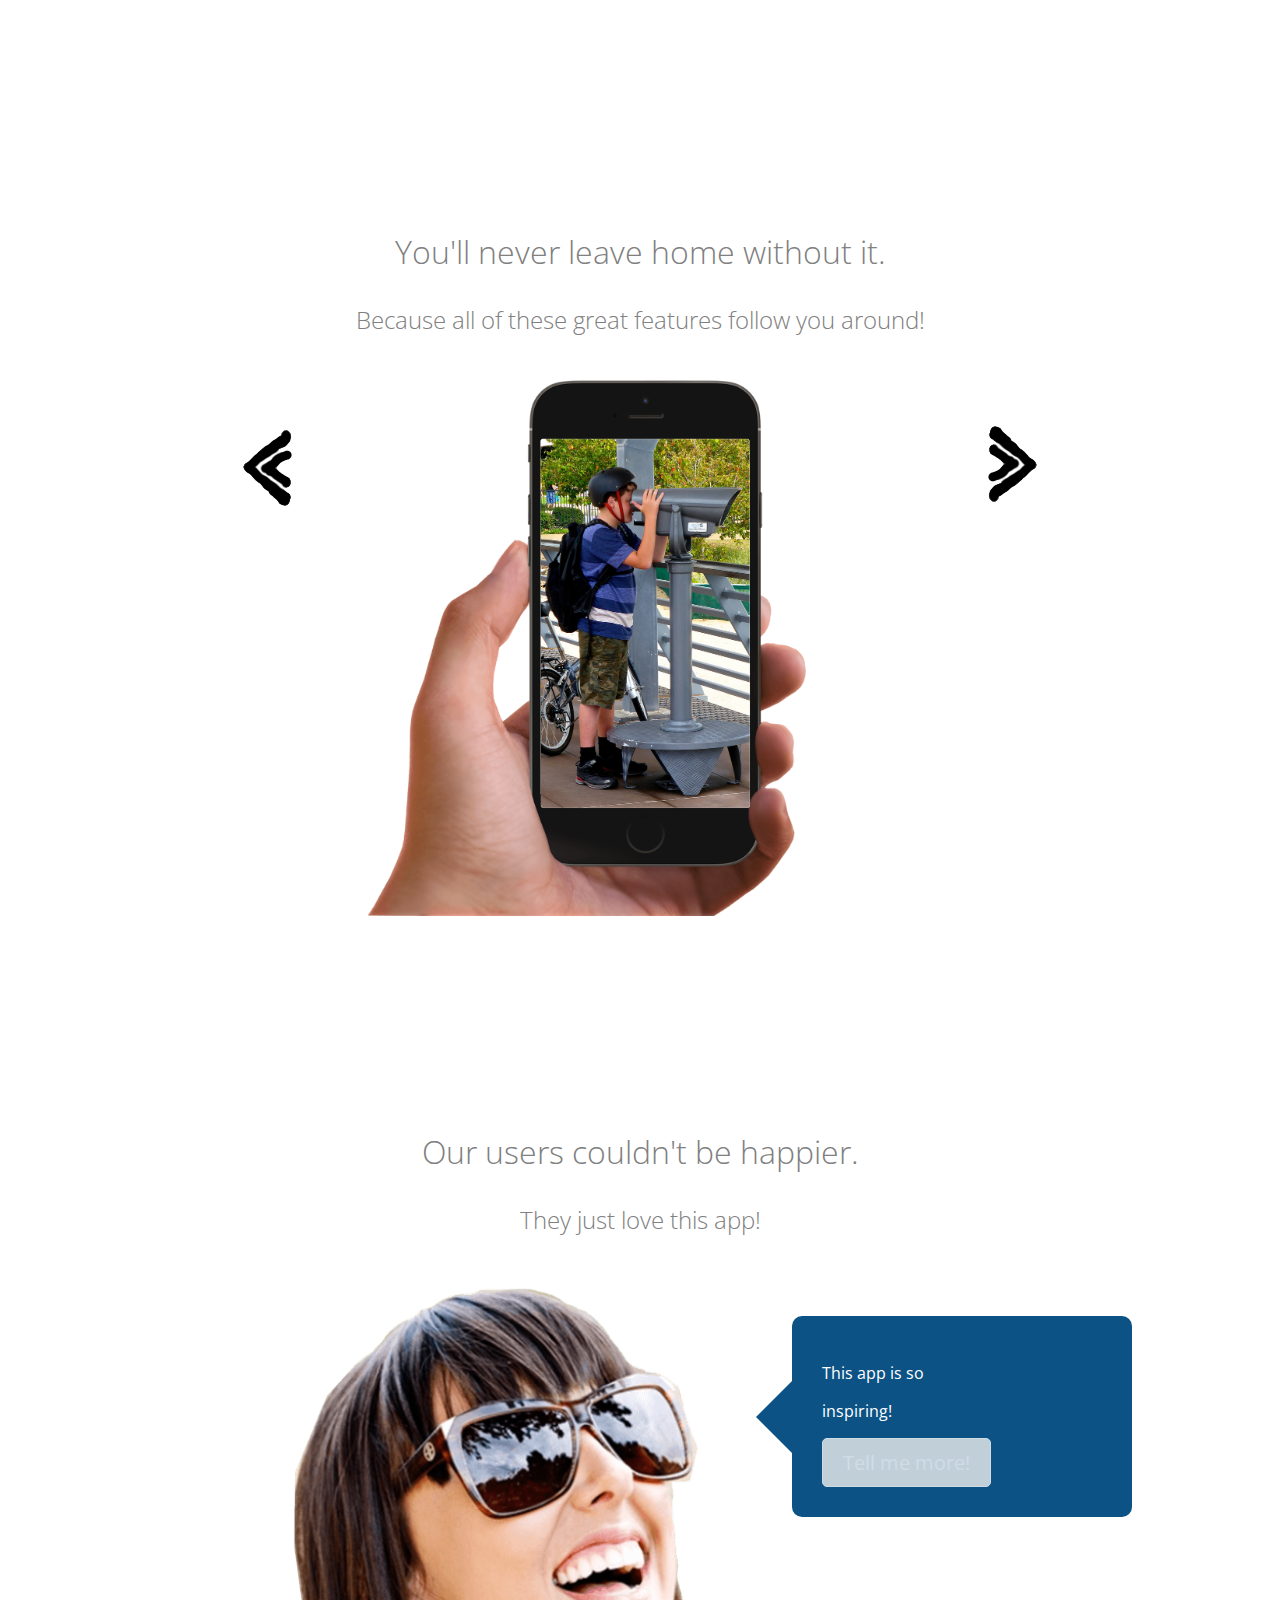
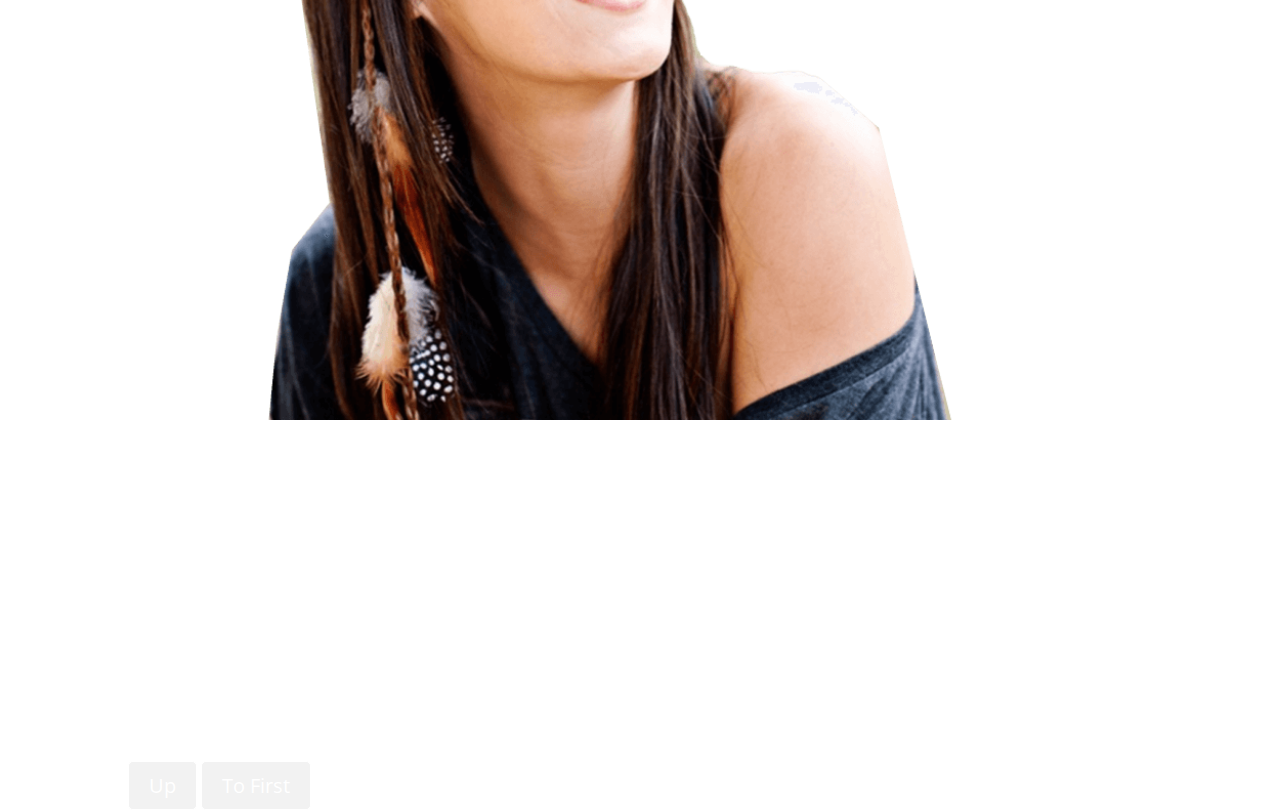
==== commit 8b960648: "tweak" ====
--- a/index.html
+++ b/index.html
@@ -18,23 +18,24 @@
   <body>
     <div id="demo" class="page">
         <div class="page-section demo-page-1">
-            <div class="page-frame">
-                <div class="video-wrapper">
-                      <h1>Welcome to the future.</h1>
-                      <h2>Everything is better.<h2>
-                      <div class = "over">
-                          <button type="button" class="js-slide-down">Learn More</button>
-                     </div>
-                     <div class="video">
-                        <video autoplay loop muted>
-                        <source src="images/space.webm" type="video/webm">
-                        <source src="images/space.mp4" type="video/mp4">
-                        </video>
-                    </div>
-                </div> 
-            </div>
-        </div>
-
+					<div class="page-frame">
+						<h1>Welcome to the future.</h1>
+						<h2>Everything is better.</h2>
+						<div class = "over">
+							<button type="button" class="js-slide-down">Learn More</button>
+						</div>
+						<div class="video-wrapper">
+							<div class="video-container">
+								<div class="video">
+									<video autoplay loop muted>
+										<source src="images/space.webm" type="video/webm">
+										<source src="images/space.mp4" type="video/mp4">
+									</video>
+								</div>
+							</div>
+						</div> 
+					</div>
+				</div>
         <div class="page-section demo-page-2">
             <div class="page-frame">
                 <h1 class="other">Enjoy unparalleled technical ability.</h1>
--- a/css/styles.css
+++ b/css/styles.css
@@ -79,6 +79,12 @@
 	font-weight: 200;
 }
 
+.video-wrapper{
+	margin: 0-auto;
+	text-align: center;
+	width: 100%;
+}
+
 .video {
 	background-image: url("../images/comp.png");
 	background-size: cover;
@@ -89,18 +95,11 @@
 	width: 1000px;
 	margin-top: -285;
 }
-/*.video {
-	top:0%;
-	left:0%;
-	height:100%;
-	width:100%;
-	overflow: hidden;
-}*/
+
 video {
 	z-index:-1;
 	width: 577px;
 	max-height: 900px;
-	background: black;
 	text-align: center;
 	margin: 0 auto;
 	display: block;
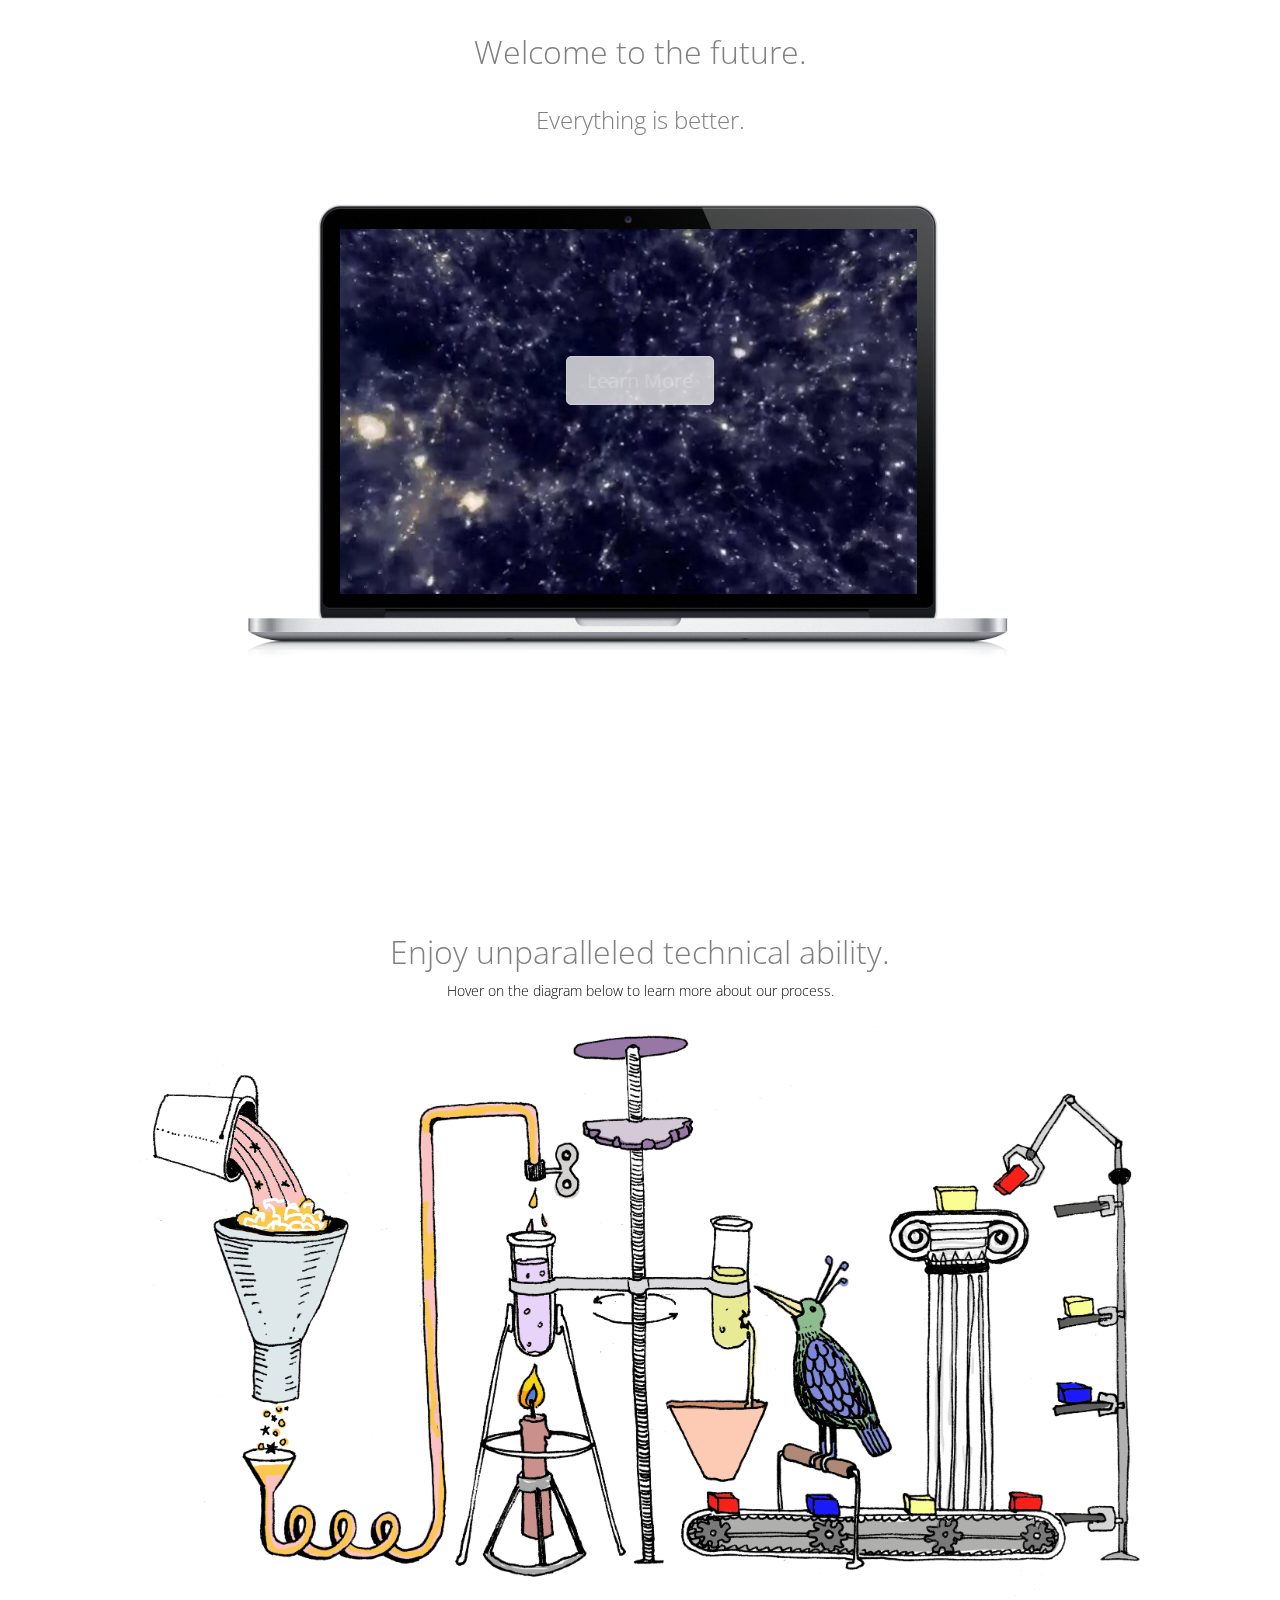
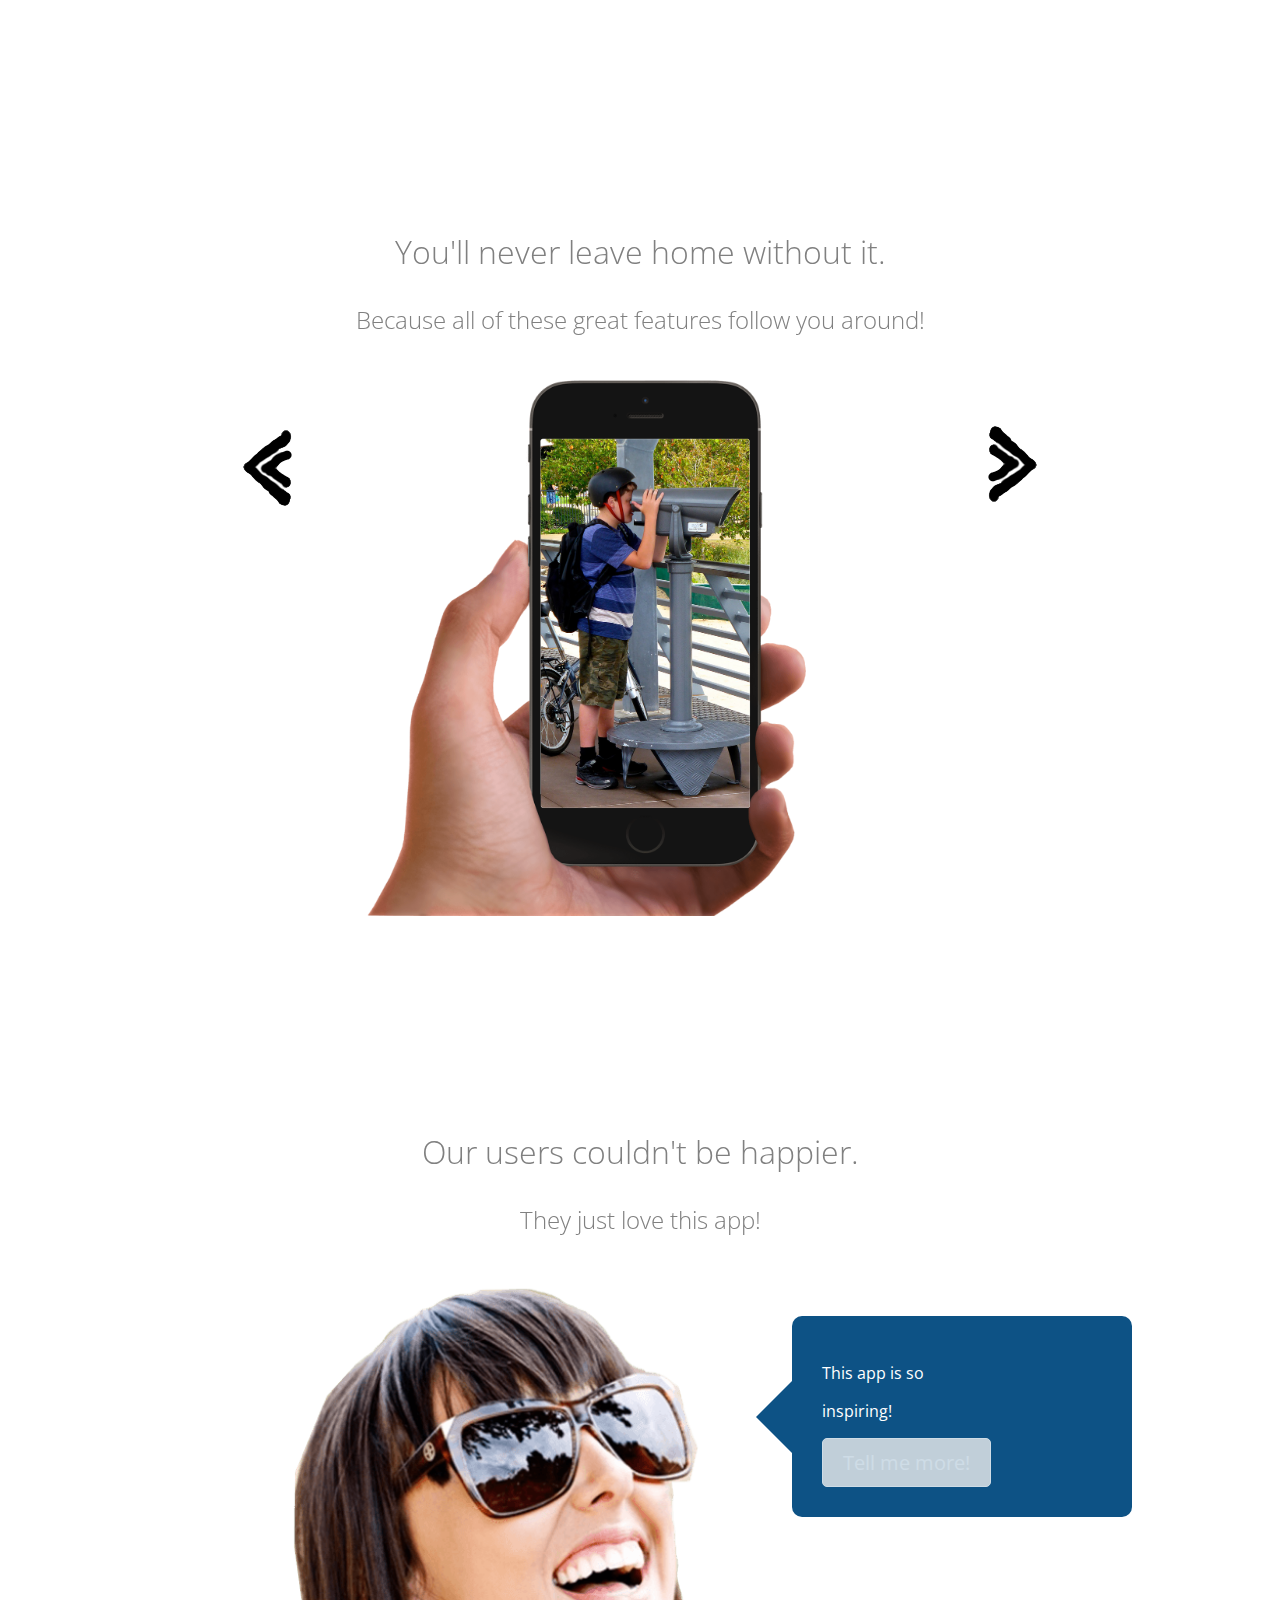
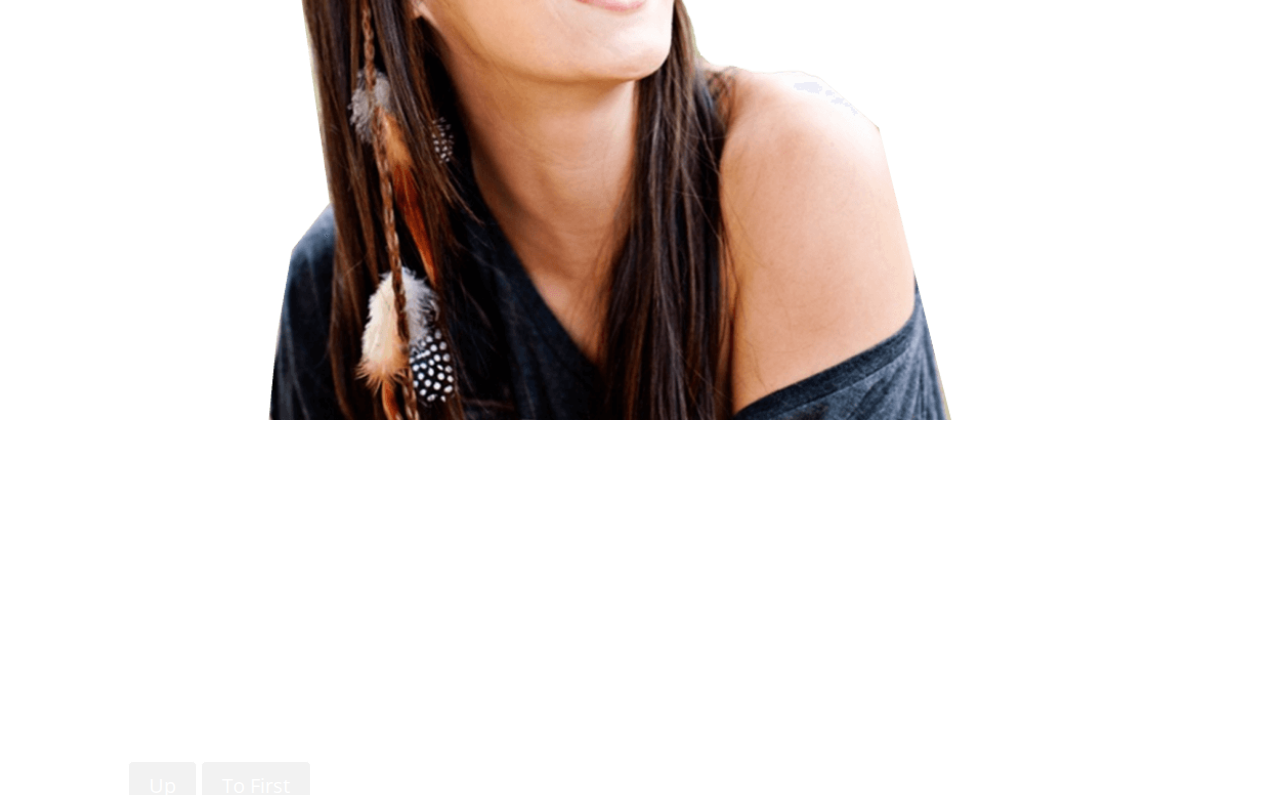
==== commit 95497168: "ddd" ====
--- a/index.html
+++ b/index.html
@@ -24,16 +24,14 @@
 						<div class = "over">
 							<button type="button" class="js-slide-down">Learn More</button>
 						</div>
-						<div class="video-wrapper">
-							<div class="video-container">
-								<div class="video">
-									<video autoplay loop muted>
-										<source src="images/space.webm" type="video/webm">
-										<source src="images/space.mp4" type="video/mp4">
-									</video>
-								</div>
+						<div class="video-container">
+							<div class="video">
+								<video autoplay loop muted>
+									<source src="images/space.webm" type="video/webm">
+									<source src="images/space.mp4" type="video/mp4">
+								</video>
 							</div>
-						</div> 
+						</div>
 					</div>
 				</div>
         <div class="page-section demo-page-2">
--- a/css/styles.css
+++ b/css/styles.css
@@ -79,7 +79,7 @@
 	font-weight: 200;
 }
 
-.video-wrapper{
+.video-container{
 	margin: 0-auto;
 	text-align: center;
 	width: 100%;
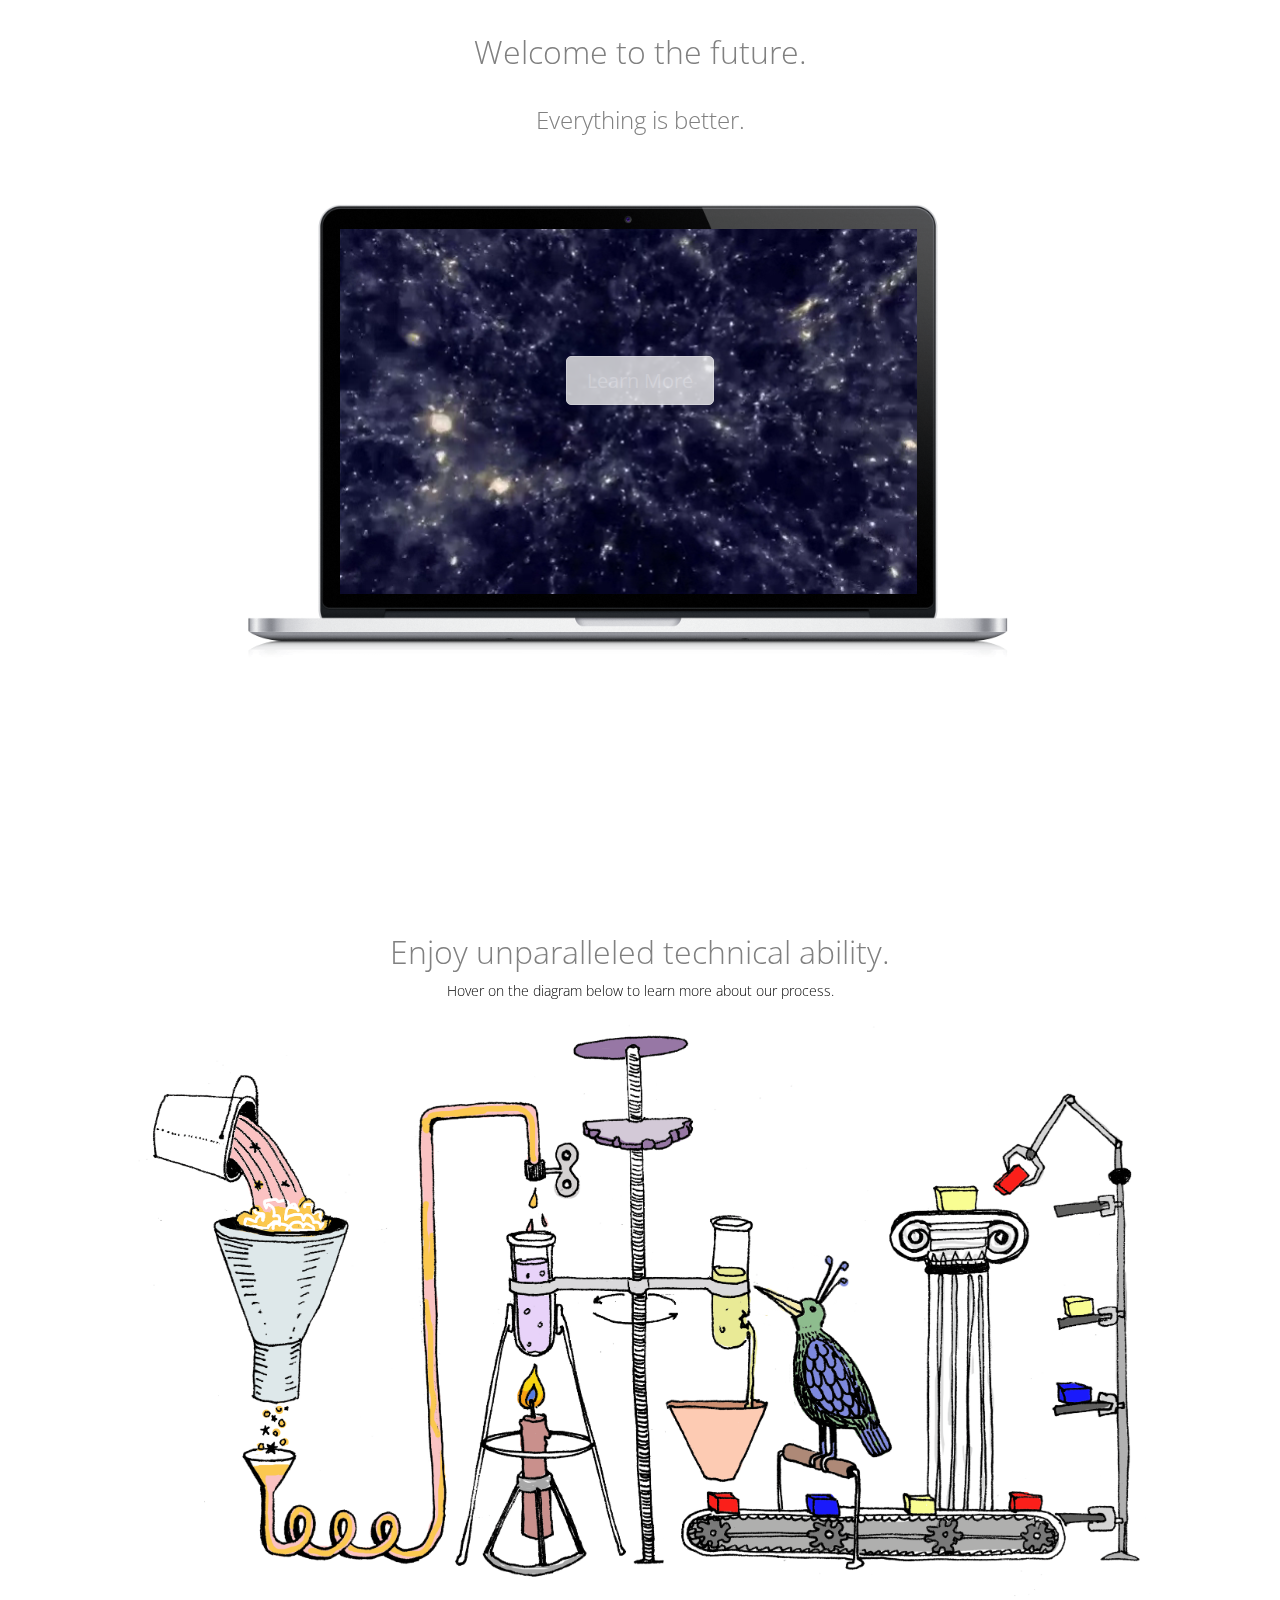
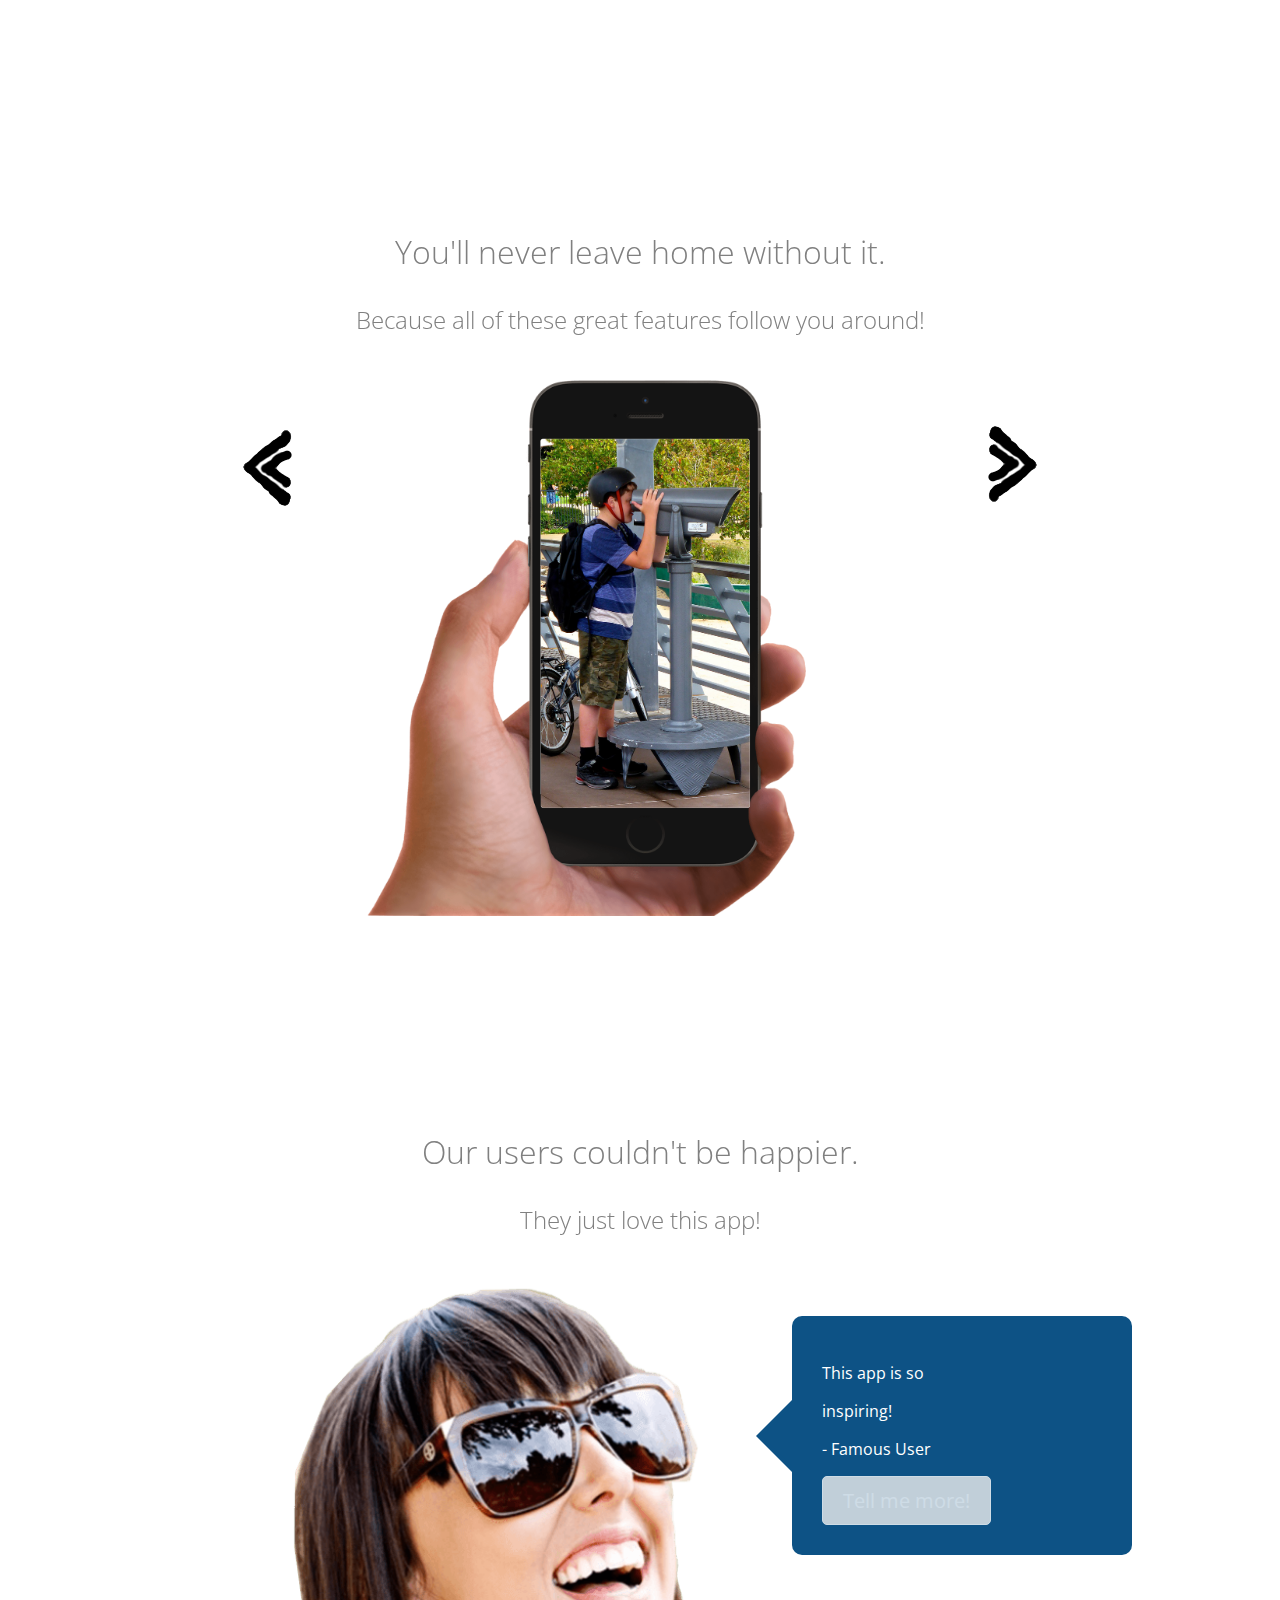
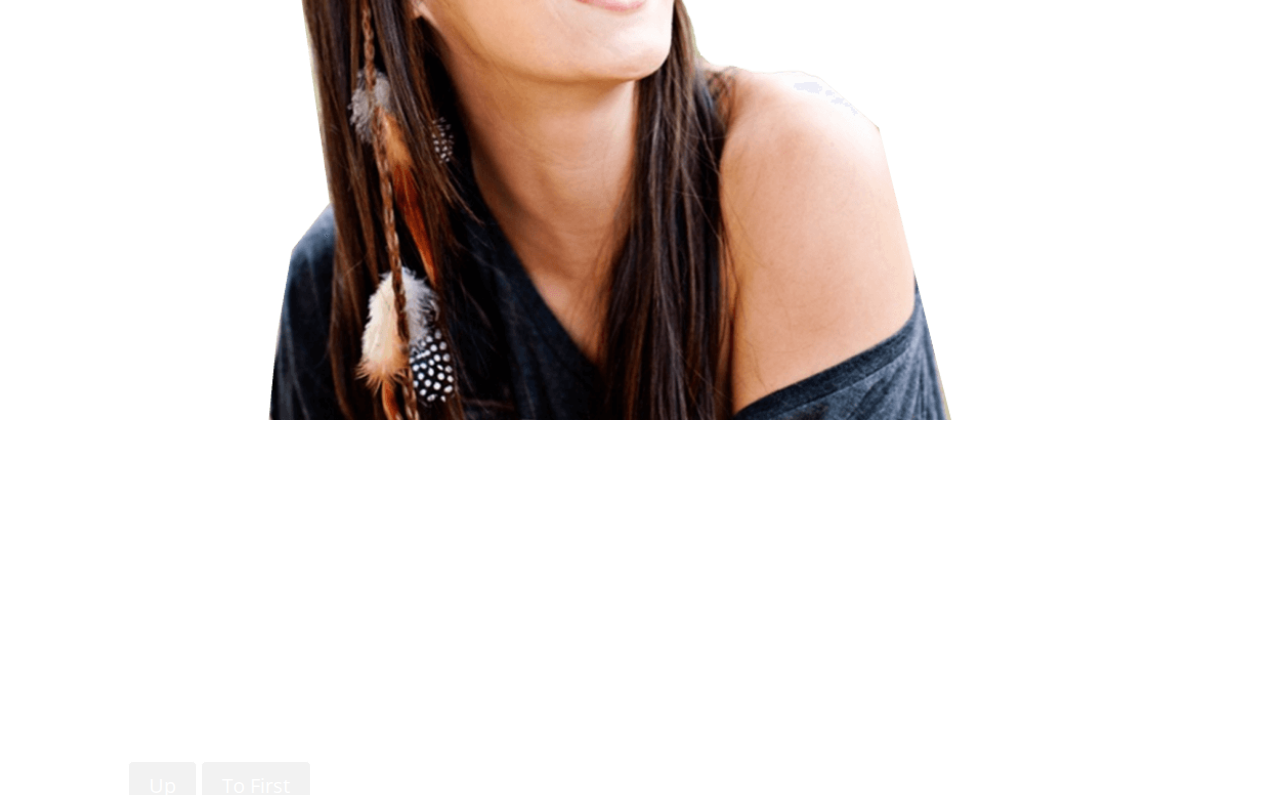
==== commit 2936c680: "indentation" ====
--- a/index.html
+++ b/index.html
@@ -10,103 +10,108 @@
   <script src="js/jquery.betterScroll.js" type="text/javascript"></script>
   <script src="js/jquery.betterScroll.js" type="text/javascript"></script>
   <script type="text/javascript">
+
+  //betterScroll code
   $(document).ready(function () {
     $('#demo').betterScroll();
   });
   </script>
   </head>
-  <body>
+
+
+<body>
     <div id="demo" class="page">
         <div class="page-section demo-page-1">
-					<div class="page-frame">
-						<h1>Welcome to the future.</h1>
-						<h2>Everything is better.</h2>
-						<div class = "over">
-							<button type="button" class="js-slide-down">Learn More</button>
-						</div>
-						<div class="video-container">
-							<div class="video">
-								<video autoplay loop muted>
-									<source src="images/space.webm" type="video/webm">
-									<source src="images/space.mp4" type="video/mp4">
-								</video>
-							</div>
-						</div>
+			<div class="page-frame">
+				<h1>Welcome to the future.</h1>
+				<h2>Everything is better.</h2>
+				<div class = "over">
+					<button type="button" class="js-slide-down">Learn More</button>
+				</div>
+
+				<div class="video-container">
+					<div class="video">
+						<video autoplay loop muted>
+							<source src="images/space.webm" type="video/webm">
+							<source src="images/space.mp4" type="video/mp4">
+						</video>
 					</div>
 				</div>
+			</div>
+		</div>
         <div class="page-section demo-page-2">
             <div class="page-frame">
                 <h1 class="other">Enjoy unparalleled technical ability.</h1>
                 <h3>Hover on the diagram below to learn more about our process.</h3>
                 <div class="machine">
-                  <div class="img_wrap">
-                      <div class="caption">
-                        <h5>Pour your hopes and dreams into the app.</h5>
-                      </div>
-                      <img class="stop" src="images/testbucket.png" alt="">
-                      <img class="move" src="images/testbucket.gif" alt="">
-                  </div>
-                  <div class="img_wrap" id="dot">
-                      <div class="caption" div id="dot-caption">
-                        <h5>Witness an <br>incredible <br>transformation.</h5>
-                      </div>
-                      <img class="stop dots" src="images/dots.png" alt="">
-                      <img class="move dots" src="images/dots.gif" alt="">
-                  </div>
-                  <div class="img_wrap" id="smoke">
-                      <div class="caption" div id="smoke-caption">
-                        <h5>Heat it up!</h5>
-                      </div>
-                      <img class="move smoke" src="images/smoke.gif" alt="">
-                  </div>
-                  <div class="img_wrap" id="bird">
-                      <div class="caption" div id="bird-caption">
-                        <h5>Ask a bird<br>for help.</h5>
-                      </div>
-                      <img class="stop bird" src="images/bird.png" alt="">
-                      <img class="move bird" src="images/bird.gif" alt="">
-                  </div>
-                  <div class="img_wrap" id="rays">
-                      <div class="caption" div id="rays-caption">
-                        <h5>Celebrate all that you've accomplished.</h5>
-                      </div>
-                      <img class="move rays" src="images/rays.gif" alt="">
-                  </div>
+                    <div class="img_wrap">
+						<div class="caption">
+							<h5>Pour your hopes and dreams into the app.</h5>
+						</div>
+						<img class="stop" src="images/testbucket.png" alt="">
+						<img class="move" src="images/testbucket.gif" alt="">
+                    </div>
+                    <div class="img_wrap" id="dot">
+						<div class="caption" div id="dot-caption">
+							<h5>Witness an <br>incredible <br>transformation.</h5>
+						</div>
+						<img class="stop dots" src="images/dots.png" alt="">
+						<img class="move dots" src="images/dots.gif" alt="">
+                    </div>
+                    <div class="img_wrap" id="smoke">
+						<div class="caption" div id="smoke-caption">
+							<h5>Heat it up!</h5>
+						</div>
+						<img class="move smoke" src="images/smoke.gif" alt="">
+                    </div>
+						<div class="img_wrap" id="bird">
+							<div class="caption" div id="bird-caption">
+								<h5>Ask a bird<br>for help.</h5>
+							</div>
+						<img class="stop bird" src="images/bird.png" alt="">
+						<img class="move bird" src="images/bird.gif" alt="">
+                    </div>
+                    <div class="img_wrap" id="rays">
+						<div class="caption" div id="rays-caption">
+							<h5>Celebrate all that you've accomplished.</h5>
+						</div>
+						<img class="move rays" src="images/rays.gif" alt="">
+                  	</div>
                 </div>
             </div>
         </div>
         <div class="page-section demo-page-3">
-            <div class="page-frame">
-                <h1>You'll never leave home without it.</h1>
-                <h2> Because all of these great features follow you around!</h2>
-                <div="phone-container">
-                    <div class="phone">
-                        <img src="images/hand.png">
-                    </div>
-                    <div id="holder">
-                        <img src="images/hand1.png" id="slideshow" />
-                    </div>
-                    <div class="arrows">
-                        <img src="images/leftarrow.png" id="left-a" />
-                        <img src="images/rightarrow.png" id="right-a" />
-                    </div>
-                </div>
-            </div="phone-container">
-        </div>
+	        <div class="page-frame">
+	            <h1>You'll never leave home without it.</h1>
+	            <h2> Because all of these great features follow you around!</h2>
+	            <div="phone-container">
+	                <div class="phone">
+	                    <img src="images/hand.png">
+	                </div>
+	                <div id="holder">
+	                    <img src="images/hand1.png" id="slideshow" />
+	                </div>
+	                <div class="arrows">
+	                    <img src="images/leftarrow.png" id="left-a" />
+	                    <img src="images/rightarrow.png" id="right-a" />
+	                </div>
+	            </div>
+	        </div>
         <div class="page-section demo-page-4">
             <div class="page-frame">
-               <h1>Our users couldn't be happier.</h1>
-               <h2>They just love this app!</h2>
-               <div class="girl">
-                 <div class="quote">
-                    <div class="arrow_box">
-                     <p>This app is so <p id="random-word" </p>- Famous User</p>
-                     <button id="word">Tell me more!</button>
-                    </div>
-                  </div>
-               </div>
-              <button type="button" class="js-slide-up" >Up</button>
-              <button type="button" class="js-slide-first" >To First</button>
+				<h1>Our users couldn't be happier.</h1>
+				<h2>They just love this app!</h2>
+				<div class="girl">
+	                <div class="quote">
+	                    <div class="arrow_box">
+							<p>This app is so <p id="random-word"></p>- Famous User</p>
+							<button id="word">Tell me more!</button>
+	                    </div>
+	                </div>
+                </div>
+				<button type="button" class="js-slide-up" >Up</button>
+				<button type="button" class="js-slide-first" >To First</button>
+        	</div>
         </div>
     </div>
 
